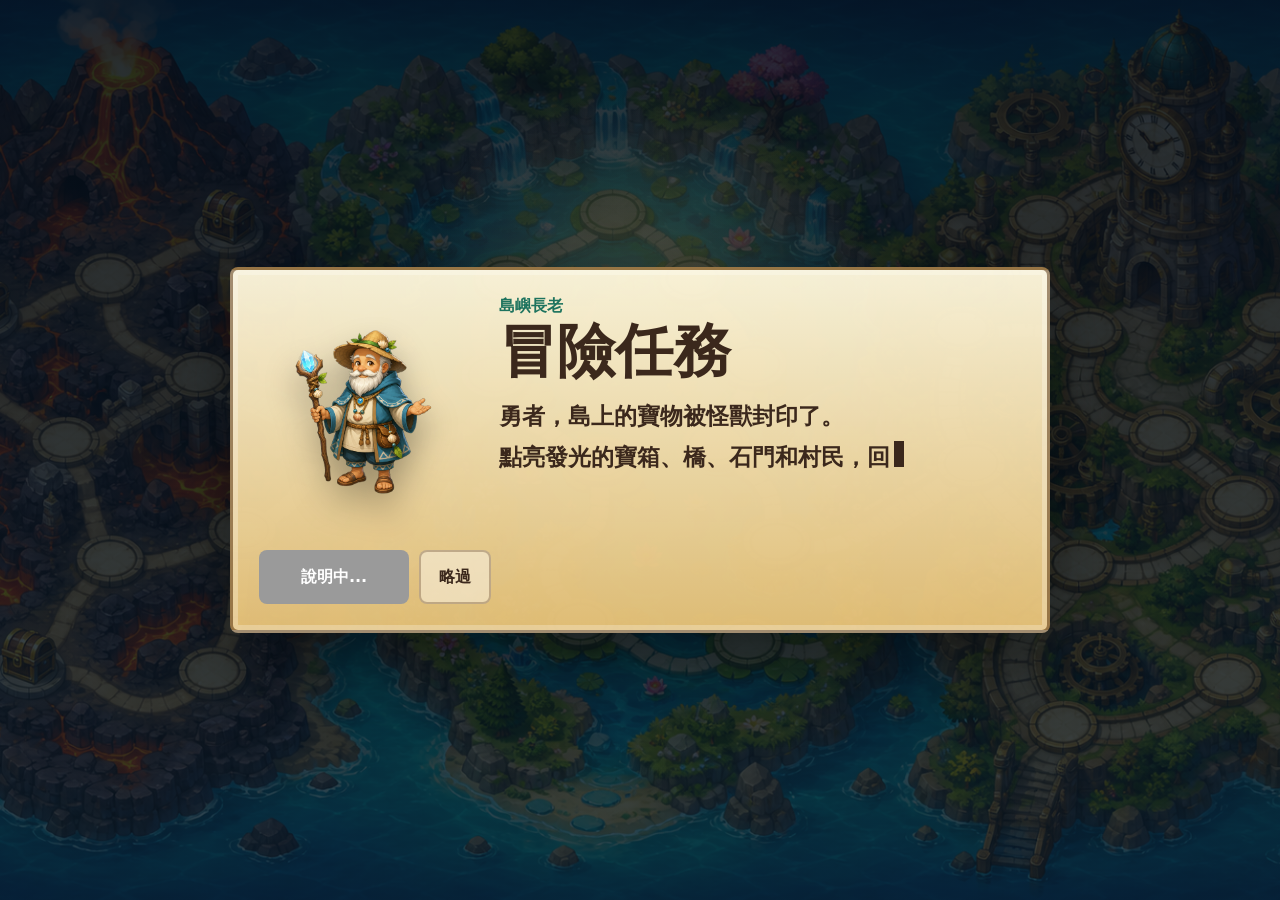
==== index.html @ 18d804b7 "v1 v1" ====
<!doctype html>
<html lang="zh-Hant">
  <head>
    <meta charset="UTF-8" />
    <meta name="viewport" content="width=device-width, initial-scale=1.0" />
    <title>數學冒險島</title>
    <link rel="stylesheet" href="styles.css" />
  </head>
  <body>
    <div class="intro" id="introOverlay" role="dialog" aria-modal="true" aria-labelledby="introTitle">
      <section class="intro-card">
        <div class="elder-scene">
          <img src="assets/generated/elder-guide-alpha.png" alt="" />
          <div>
            <p class="intro-kicker">島嶼長老</p>
            <h2 id="introTitle">冒險任務</h2>
            <p class="typewriter" id="introText"></p>
          </div>
        </div>
        <div class="intro-actions">
          <button class="primary" id="startIntro">開始冒險</button>
          <button class="ghost-button" id="skipIntro">略過</button>
        </div>
      </section>
    </div>

    <main class="game">
      <section class="hud">
        <div class="brand">
          <h1>冒險島</h1>
        </div>
        <button class="sound-toggle" id="soundToggle" type="button" aria-label="開啟音樂">🔇</button>
        <div class="status-strip">
          <div><b id="currentIsland">乘除島</b><span>島嶼</span></div>
          <div><b id="answeredCount">0 / 8</b><span>答對題數</span></div>
          <div><b id="correctCount">0</b><span>答對</span></div>
          <div><b id="weaponName">木劍</b><span>武器</span></div>
        </div>
      </section>

      <section class="world">
        <aside class="islands">
          <button class="island-card active" data-island="multiply">
            <i class="badge rock"></i>
          </button>
          <button class="island-card" data-island="decimal">
            <i class="badge lake"></i>
          </button>
          <button class="island-card" data-island="time">
            <i class="badge clock"></i>
          </button>
        </aside>

        <section class="map-wrap">
          <div class="map-art" id="mapArt" aria-label="遊戲地圖">
            <button class="map-node node-treasure" data-event="treasure" aria-label="寶箱">
              <img src="assets/generated/prop-treasure.png" alt="" />
            </button>
            <button class="map-node node-treasure node-treasure-2" data-event="treasure" aria-label="寶箱">
              <img src="assets/generated/prop-treasure.png" alt="" />
            </button>
            <button class="map-node node-treasure node-treasure-3" data-event="treasure" aria-label="寶箱">
              <img src="assets/generated/prop-treasure.png" alt="" />
            </button>
            <button class="map-node node-bridge" data-event="bridge" aria-label="橋">
              <img src="assets/generated/prop-bridge.png" alt="" />
            </button>
            <button class="map-node node-bridge node-bridge-2" data-event="bridge" aria-label="橋">
              <img src="assets/generated/prop-bridge.png" alt="" />
            </button>
            <button class="map-node node-door" data-event="door" aria-label="門">
              <img src="assets/generated/prop-door.png" alt="" />
            </button>
            <button class="map-node node-door node-door-2" data-event="door" aria-label="門">
              <img src="assets/generated/prop-door.png" alt="" />
            </button>
            <button class="map-node node-npc" data-event="npc" aria-label="NPC">
              <img src="assets/generated/prop-npc.png" alt="" />
            </button>
            <button class="map-node node-npc node-npc-2" data-event="npc" aria-label="NPC">
              <img src="assets/generated/prop-npc.png" alt="" />
            </button>
            <button class="map-node node-npc node-npc-3" data-event="npc" aria-label="NPC">
              <img src="assets/generated/prop-npc.png" alt="" />
            </button>
            <button class="map-node node-boss locked" id="bossNode" aria-label="Boss">
              <img id="bossMapIcon" src="assets/generated/boss-rock.png" alt="" />
            </button>
            <div class="boss-taunt hidden" id="bossTaunt">
              <b id="bossTauntName">Boss</b>
              <span>來找我決鬥！</span>
            </div>
            <div class="tutorial-arrow" id="tutorialArrow" aria-hidden="true"></div>
            <div class="hero" id="hero" aria-label="角色">
              <img src="assets/generated/hero.png" alt="" />
            </div>
          </div>
          <div class="map-caption" id="missionLog">點地圖任意位置可以移動角色；點寶箱、橋、門、NPC 會觸發題目。</div>
          <div class="flight-controls hidden" id="flightControls" aria-label="飛行控制">
            <button data-flight-move="up">↑</button>
            <button data-flight-move="left">←</button>
            <button data-flight-move="down">↓</button>
            <button data-flight-move="right">→</button>
          </div>
        </section>

        <aside class="power">
          <h2>本島能力</h2>
          <label>探索進度 <span id="progressText">0%</span></label>
          <div class="bar"><i id="progressBar"></i></div>
          <label>正確率加成</label>
          <div class="bar"><i id="bossPreviewBar"></i></div>
          <div class="ability-grid">
            <div><b id="hpPreview">3</b><span>血量</span></div>
            <div><b id="attackPreview">1</b><span>攻擊</span></div>
            <div><b id="comboPreview">0</b><span>連對</span></div>
          </div>
          <div class="inventory-panel">
            <span>背包</span>
            <div class="inventory-icons" id="inventoryIcons"></div>
          </div>
          <button class="primary" id="bossButton" disabled>答對 8 題挑戰 Boss</button>
        </aside>
      </section>
    </main>

    <div class="modal hidden" id="questionModal" role="dialog" aria-modal="true">
      <section class="modal-card question-card">
        <header>
          <p id="questionTitle">答題挑戰</p>
          <button class="close" id="closeQuestion" aria-label="關閉">×</button>
        </header>
        <h2 id="questionText"></h2>
        <div class="answers" id="answerArea"></div>
        <div class="number-pad hidden" id="numberPad"></div>
        <p class="feedback" id="feedback"></p>
        <div class="reward-card hidden" id="rewardCard">
          <img id="rewardIcon" src="assets/generated/item-wood-sword.png" alt="" />
          <div>
            <span>獲得</span>
            <b id="rewardName">木劍</b>
          </div>
        </div>
        <button class="primary hidden" id="nextQuestion">繼續探索</button>
      </section>
    </div>

    <div class="modal hidden" id="bossModal" role="dialog" aria-modal="true">
      <section class="modal-card boss-card">
        <div class="battle-scene" id="battleArena">
          <div class="battle-bars">
            <label>勇者</label>
            <div class="bar hp"><i id="playerHpBar"></i></div>
            <label id="bossName">Boss</label>
            <div class="bar boss-hp"><i id="bossHpBar"></i></div>
          </div>
          <div class="arena-entity arena-player" id="arenaPlayer">
            <img src="assets/generated/hero.png" alt="" />
          </div>
          <div class="arena-entity arena-boss" id="arenaBoss">
            <img src="assets/generated/boss-rock.png" alt="" />
          </div>
          <div class="arena-hint">移動並發射武器，別讓 Boss 靠近。</div>
        </div>
        <p id="battleStatus"></p>
        <div class="battle-actions" id="battleActions">
          <div class="move-pad" aria-label="移動控制">
            <button data-move="up">↑</button>
            <button data-move="left">←</button>
            <button data-move="down">↓</button>
            <button data-move="right">→</button>
          </div>
          <button class="fire-button" id="fireButton">發射</button>
        </div>
        <button class="primary hidden" id="endBattle">回到地圖</button>
      </section>
    </div>

    <div class="modal hidden" id="clearModal" role="dialog" aria-modal="true">
      <section class="modal-card clear-card">
        <div class="fireworks" aria-hidden="true">
          <i></i><i></i><i></i><i></i><i></i>
        </div>
        <h2 id="clearTitle">恭喜過關！</h2>
        <p id="clearText">Boss 已被毀滅，下一關已開啟。</p>
        <button class="primary" id="clearNext">前往下一關</button>
      </section>
    </div>

    <script src="questions.js"></script>
    <script src="game.js"></script>
  </body>
</html>
---- styles.css ----
:root {
  --ink: #142033;
  --muted: #617086;
  --panel: rgba(255, 250, 238, 0.94);
  --line: rgba(255, 255, 255, 0.42);
  --gold: #f4b73f;
  --green: #1f8f6b;
  --red: #c64337;
  font-family: "Microsoft JhengHei", "Noto Sans TC", system-ui, sans-serif;
}

* { box-sizing: border-box; }

body {
  margin: 0;
  min-height: 100vh;
  color: var(--ink);
  background:
    linear-gradient(180deg, rgba(8, 20, 34, 0.78), rgba(14, 30, 43, 0.62)),
    url("assets/generated/math-islands-map.png") center / cover fixed;
}

button, input { font: inherit; }
button { cursor: pointer; }

.intro {
  position: fixed;
  inset: 0;
  z-index: 40;
  display: grid;
  place-items: center;
  padding: 20px;
  background:
    radial-gradient(circle at 50% 38%, rgba(255, 219, 112, .22), transparent 30%),
    linear-gradient(180deg, rgba(5, 14, 25, .86), rgba(8, 22, 34, .78)),
    url("assets/generated/math-islands-map.png") center / cover;
}

.intro-card {
  width: min(820px, 100%);
  min-height: 360px;
  padding: 26px;
  border-radius: 8px;
  border: 3px solid rgba(91, 58, 28, .54);
  background:
    linear-gradient(180deg, rgba(255, 248, 221, .96), rgba(235, 197, 121, .94));
  box-shadow: 0 26px 80px rgba(0,0,0,.45), inset 0 0 0 5px rgba(255,255,255,.25);
}

.elder-scene {
  display: grid;
  grid-template-columns: minmax(150px, 220px) 1fr;
  gap: 20px;
  align-items: center;
}

.elder-scene img {
  width: 100%;
  max-height: 300px;
  object-fit: contain;
  filter: drop-shadow(0 18px 16px rgba(0,0,0,.32));
}

.intro-kicker {
  margin: 0 0 6px;
  color: #1d735e;
  font-weight: 900;
}

.intro-card h2 {
  margin: 0 0 16px;
  font-size: clamp(2rem, 5vw, 3.6rem);
  line-height: 1;
  color: #3b281c;
}

.typewriter {
  min-height: 132px;
  margin: 0;
  color: #3b281c;
  font-size: clamp(1.1rem, 2.4vw, 1.45rem);
  font-weight: 900;
  line-height: 1.75;
  white-space: pre-line;
}

.typewriter::after {
  content: "";
  display: inline-block;
  width: 10px;
  height: 1.1em;
  margin-left: 4px;
  background: #3b281c;
  vertical-align: -2px;
  animation: caretBlink .75s steps(1) infinite;
}

.intro-actions {
  display: flex;
  gap: 10px;
  margin-top: 22px;
}

.intro-actions .primary {
  width: auto;
  min-width: 150px;
}

.ghost-button {
  min-height: 54px;
  padding: 12px 18px;
  border: 2px solid rgba(91, 58, 28, .32);
  border-radius: 8px;
  background: rgba(255,255,255,.44);
  color: #3b281c;
  font-weight: 900;
}

@keyframes caretBlink {
  0%, 49% { opacity: 1; }
  50%, 100% { opacity: 0; }
}

.game {
  width: min(1480px, 100%);
  margin: 0 auto;
  padding: 16px;
}

.hud {
  display: grid;
  grid-template-columns: 100px 52px minmax(420px, 760px);
  gap: 14px;
  align-items: end;
  margin-bottom: 12px;
}

.sound-toggle {
  width: 52px;
  height: 52px;
  border-radius: 999px;
  border: 2px solid rgba(255, 245, 198, .52);
  background: linear-gradient(180deg, rgba(255, 248, 218, .94), rgba(230, 184, 93, .9));
  color: #3b281c;
  font-size: 1.45rem;
  box-shadow: 0 12px 28px rgba(0,0,0,.24);
}

.sound-toggle.on {
  background: linear-gradient(180deg, #fff4ba, #7bd6ff);
}

h1 {
  margin: 0;
  color: #fff7df;
  font-size: clamp(1.1rem, 2vw, 1.65rem);
  line-height: 1;
  letter-spacing: 0;
  text-shadow: 0 4px 12px rgba(0,0,0,.42);
}

.status-strip {
  display: grid;
  grid-template-columns: repeat(4, 1fr);
  gap: 8px;
}

.status-strip div,
.islands,
.power,
.map-caption,
.modal-card {
  border: 1px solid var(--line);
  background: var(--panel);
  box-shadow: 0 18px 48px rgba(0,0,0,.24);
  backdrop-filter: blur(10px);
}

.status-strip div {
  min-height: 72px;
  padding: 10px 12px;
  border-radius: 8px;
}

.status-strip b {
  display: block;
  font-size: 1.2rem;
}

.status-strip span,
.island-card span,
.power label,
.ability-grid span {
  color: var(--muted);
  font-weight: 800;
  font-size: .88rem;
}

.world {
  position: relative;
  display: block;
}

.islands,
.power {
  position: absolute;
  z-index: 6;
  border-radius: 8px;
  padding: 10px;
}

.islands {
  left: 14px;
  top: 14px;
  width: 72px;
  display: grid;
  gap: 8px;
  align-content: start;
  background:
    linear-gradient(180deg, rgba(255, 246, 215, .93), rgba(226, 187, 111, .88));
  border-color: rgba(103, 70, 30, .34);
}

.power {
  right: 16px;
  top: 16px;
  width: 210px;
  background:
    linear-gradient(180deg, rgba(255, 246, 215, .93), rgba(226, 187, 111, .88));
  border-color: rgba(103, 70, 30, .34);
}

.island-card {
  display: grid;
  place-items: center;
  min-height: 54px;
  padding: 6px;
  border: 2px solid transparent;
  border-radius: 8px;
  background: rgba(255,255,255,.72);
  color: var(--ink);
  text-align: left;
}

.island-card.active {
  border-color: var(--gold);
  background: #fff3d3;
}

.badge {
  width: 42px;
  height: 42px;
  border-radius: 50%;
  border: 3px solid rgba(20,32,51,.18);
}

.rock { background: linear-gradient(135deg,#826554,#d2a36c); }
.lake { background: linear-gradient(135deg,#70e3e8,#247cc4); }
.clock { background: radial-gradient(circle,#fff 30%,#d1a03d 34% 55%,#604931 58%); }

.map-wrap {
  position: relative;
  min-width: 0;
}

.map-art {
  position: relative;
  height: calc(100vh - 116px);
  min-height: 620px;
  overflow: hidden;
  border-radius: 8px;
  border: 3px solid rgba(255,255,255,.72);
  background:
    linear-gradient(180deg, rgba(255,255,255,.02), rgba(6,16,30,.08)),
    url("assets/generated/math-islands-map.png") center / cover;
  box-shadow: 0 24px 60px rgba(0,0,0,.34);
  touch-action: manipulation;
}

.map-art::after {
  content: "";
  position: absolute;
  inset: 0;
  pointer-events: none;
  background:
    radial-gradient(circle at 50% 110%, rgba(0,0,0,.34), transparent 42%),
    linear-gradient(180deg, rgba(255,255,255,.08), transparent 30%);
}

.map-node {
  position: absolute;
  z-index: 2;
  width: clamp(86px, 7vw, 118px);
  height: clamp(86px, 7vw, 118px);
  border: 0;
  border-radius: 0;
  padding: 0;
  background: transparent;
  color: transparent;
  box-shadow: none;
  filter:
    drop-shadow(0 14px 12px rgba(0,0,0,.34))
    drop-shadow(0 0 10px rgba(255, 220, 96, .58));
  transition: transform .16s ease, filter .16s ease;
  animation: floatPrompt 2.4s ease-in-out infinite;
}

.map-node:hover,
.map-node:focus-visible {
  transform: translateY(-5px) scale(1.06);
  filter:
    drop-shadow(0 18px 15px rgba(0,0,0,.42))
    drop-shadow(0 0 20px rgba(255, 235, 126, .9));
  outline: 0;
}

.map-node.visited {
  cursor: default;
  opacity: .5;
  filter: grayscale(1) drop-shadow(0 10px 8px rgba(0,0,0,.24));
  animation: none;
}

.map-node.visited::before,
.map-node.visited::after {
  display: none;
}

.map-node.visited:hover,
.map-node.visited:focus-visible {
  transform: none;
  filter: grayscale(1) drop-shadow(0 10px 8px rgba(0,0,0,.24));
}

.map-node img {
  position: relative;
  z-index: 2;
  width: 100%;
  height: 100%;
  object-fit: contain;
  pointer-events: none;
}

.map-node::before,
.map-node::after {
  content: "";
  position: absolute;
  pointer-events: none;
  border-radius: 999px;
}

.map-node::before {
  inset: 18%;
  z-index: 0;
  background: radial-gradient(circle, rgba(255, 236, 150, .86), rgba(255, 208, 77, .32) 38%, transparent 68%);
  filter: blur(8px);
  animation: glowPulse 1.8s ease-in-out infinite;
}

.map-node::after {
  right: 8%;
  top: 10%;
  z-index: 3;
  width: 16px;
  height: 16px;
  background:
    linear-gradient(90deg, transparent 42%, #fff7bc 43% 57%, transparent 58%),
    linear-gradient(0deg, transparent 42%, #fff7bc 43% 57%, transparent 58%);
  filter: drop-shadow(0 0 8px rgba(255, 240, 140, .95));
  animation: sparkle 1.35s ease-in-out infinite;
}

@keyframes floatPrompt {
  0%, 100% { margin-top: 0; }
  50% { margin-top: -7px; }
}

@keyframes glowPulse {
  0%, 100% { opacity: .42; transform: scale(.88); }
  50% { opacity: .92; transform: scale(1.2); }
}

@keyframes sparkle {
  0%, 100% { opacity: .25; transform: scale(.7) rotate(0deg); }
  45% { opacity: 1; transform: scale(1.18) rotate(45deg); }
}

.node-treasure { left: 18%; top: 58%; }
.node-treasure-2 { left: 29%; top: 35%; transform: scale(.86); }
.node-treasure-3 { left: 76%; top: 57%; transform: scale(.82); }
.node-bridge { left: 40%; top: 48%; width: clamp(112px, 10vw, 160px); }
.node-bridge-2 { left: 54%; top: 62%; width: clamp(106px, 9vw, 148px); transform: rotate(-8deg) scale(.9); }
.node-door { left: 68%; top: 26%; width: clamp(104px, 9vw, 142px); height: clamp(104px, 9vw, 142px); }
.node-door-2 { left: 34%; top: 17%; width: clamp(96px, 8vw, 130px); height: clamp(96px, 8vw, 130px); transform: scale(.86); }
.node-npc { left: 67%; top: 66%; }
.node-npc-2 { left: 23%; top: 74%; transform: scale(.78); }
.node-npc-3 { left: 82%; top: 34%; transform: scale(.82); }
.node-boss { left: 46%; top: 13%; width: clamp(120px, 11vw, 170px); height: clamp(120px, 11vw, 170px); }
.node-boss.locked { filter: grayscale(.8); opacity: .58; }

.map-art.time-mode {
  background:
    linear-gradient(180deg, rgba(255,255,255,.02), rgba(9, 42, 31, .08)),
    url("assets/generated/time-garden-map.png") center / cover;
}

.map-art.time-mode .map-node {
  width: clamp(74px, 6vw, 102px);
  height: clamp(74px, 6vw, 102px);
}

.map-art.time-mode .time-hidden-node {
  display: none;
}

.map-art.time-mode .node-treasure { left: 18%; top: 68%; }
.map-art.time-mode .node-treasure-2 { left: 24%; top: 36%; transform: scale(.82); }
.map-art.time-mode .node-treasure-3 { left: 35%; top: 76%; transform: scale(.86); }
.map-art.time-mode .node-bridge { left: 45%; top: 53%; width: clamp(74px, 6vw, 102px); }
.map-art.time-mode .node-bridge-2 { left: 56%; top: 74%; width: clamp(74px, 6vw, 102px); transform: scale(.88); }
.map-art.time-mode .node-door { left: 68%; top: 40%; width: clamp(74px, 6vw, 102px); height: clamp(74px, 6vw, 102px); }
.map-art.time-mode .node-door-2 { left: 73%; top: 68%; width: clamp(74px, 6vw, 102px); height: clamp(74px, 6vw, 102px); transform: scale(.86); }
.map-art.time-mode .node-npc { left: 76%; top: 34%; }
.map-art.time-mode .node-boss {
  left: 63%;
  top: 24%;
  width: clamp(132px, 11vw, 184px);
  height: clamp(132px, 11vw, 184px);
  opacity: 1;
  filter: drop-shadow(0 18px 18px rgba(0, 0, 0, .48)) drop-shadow(0 0 24px rgba(255, 220, 118, .82));
}

.map-art.time-mode .node-boss img {
  transform: scale(1.16);
}

.map-art.time-mode .node-boss.locked {
  opacity: .62;
  filter: grayscale(.8) drop-shadow(0 12px 14px rgba(0,0,0,.38));
}

.map-art.time-mode .node-boss:not(.locked)::before {
  inset: 0;
  background: radial-gradient(circle, rgba(255, 244, 158, .72), rgba(255, 205, 72, .28) 42%, transparent 72%);
}

.map-art.time-mode .node-boss:not(.locked)::after {
  width: 22px;
  height: 22px;
}

.boss-taunt {
  position: absolute;
  z-index: 8;
  left: 55%;
  top: 10%;
  width: min(260px, 34vw);
  padding: 12px 14px;
  border: 3px solid rgba(91, 58, 28, .42);
  border-radius: 8px;
  background: linear-gradient(180deg, rgba(255, 248, 221, .96), rgba(236, 198, 121, .94));
  color: #3b281c;
  box-shadow: 0 16px 34px rgba(0,0,0,.26);
  animation: tauntPop .28s ease-out, tauntFloat 1s ease-in-out infinite alternate .28s;
}

.boss-taunt::before {
  content: "";
  position: absolute;
  left: -18px;
  top: 38px;
  width: 0;
  height: 0;
  border-top: 12px solid transparent;
  border-bottom: 12px solid transparent;
  border-right: 18px solid rgba(236, 198, 121, .94);
}

.boss-taunt b,
.boss-taunt span {
  display: block;
  font-weight: 900;
}

.boss-taunt span {
  margin-top: 4px;
  font-size: 1.1rem;
}

.map-art.time-mode .boss-taunt {
  left: auto;
  right: 20%;
  top: 5%;
  width: min(240px, 30vw);
  transform-origin: 78% 90%;
}

.map-art.time-mode .boss-taunt::before {
  left: auto;
  right: 34px;
  top: auto;
  bottom: -18px;
  border-left: 12px solid transparent;
  border-right: 12px solid transparent;
  border-top: 18px solid rgba(236, 198, 121, .94);
  border-bottom: 0;
}

@keyframes tauntPop {
  from { opacity: 0; transform: scale(.82); }
  to { opacity: 1; transform: scale(1); }
}

@keyframes tauntFloat {
  from { margin-top: 0; }
  to { margin-top: -6px; }
}

.tutorial-arrow {
  position: absolute;
  z-index: 7;
  left: calc(18% - 118px);
  top: calc(58% - 30px);
  width: 86px;
  height: 58px;
  pointer-events: none;
  filter: drop-shadow(0 8px 10px rgba(0,0,0,.32));
  animation: arrowNudge .72s ease-in-out infinite alternate;
}

.tutorial-arrow::before {
  content: "";
  position: absolute;
  right: 0;
  top: 50%;
  transform: translateY(-50%);
  width: 0;
  height: 0;
  border-top: 22px solid transparent;
  border-bottom: 22px solid transparent;
  border-left: 38px solid #ffd743;
}

.tutorial-arrow::after {
  content: "";
  position: absolute;
  left: 0;
  top: 50%;
  transform: translateY(-50%);
  width: 52px;
  height: 20px;
  border-radius: 999px;
  background: #ffd743;
}

.tutorial-arrow.hidden {
  display: none;
}

@keyframes arrowNudge {
  from { transform: translateX(-8px); }
  to { transform: translateX(10px); }
}

.hero {
  position: absolute;
  z-index: 3;
  left: 18%;
  top: 63%;
  width: clamp(94px, 9vw, 132px);
  height: clamp(94px, 9vw, 132px);
  transform: translate(-50%, -88%);
  transition: left .18s linear, top .18s linear;
  pointer-events: none;
  filter: drop-shadow(0 16px 14px rgba(0,0,0,.42));
}

.hero.moving img { animation: hop .42s ease-in-out infinite alternate; }
.hero.walking img {
  animation: rpgStride .34s linear infinite;
  transform-origin: 50% 88%;
}
.hero.face-left {
  transform: translate(-50%, -88%) scaleX(-1);
}
.map-art.time-mode .hero {
  width: clamp(76px, 7vw, 106px);
  height: clamp(76px, 7vw, 106px);
  transition: none;
}
.map-art.time-mode .hero::after {
  content: "";
  position: absolute;
  left: 50%;
  bottom: 5%;
  width: 44%;
  height: 12%;
  border-radius: 50%;
  background: rgba(28, 22, 14, .28);
  transform: translateX(-50%);
  filter: blur(3px);
  z-index: -1;
}
.hero img { width: 100%; height: 100%; object-fit: contain; }
.hero.hit img { animation: hitFlash .18s ease-in-out 2; }

@keyframes hop {
  from { transform: translateY(0) rotate(-1deg); }
  to { transform: translateY(-8px) rotate(1deg); }
}

@keyframes runStride {
  from { transform: translateY(0) rotate(-2deg) scale(1); }
  to { transform: translateY(-7px) rotate(2deg) scale(1.03); }
}

@keyframes rpgStride {
  0% { transform: translate3d(-2px, 0, 0) rotate(-2deg) scaleY(1); }
  25% { transform: translate3d(0, -5px, 0) rotate(1deg) scaleY(.985); }
  50% { transform: translate3d(2px, 0, 0) rotate(2deg) scaleY(1); }
  75% { transform: translate3d(0, -5px, 0) rotate(-1deg) scaleY(.985); }
  100% { transform: translate3d(-2px, 0, 0) rotate(-2deg) scaleY(1); }
}

.map-caption {
  position: absolute;
  z-index: 6;
  left: 50%;
  bottom: 14px;
  transform: translateX(-50%);
  width: min(560px, calc(100% - 36px));
  min-height: 56px;
  margin-top: 0;
  padding: 14px 16px;
  border-radius: 8px;
  font-weight: 900;
  background:
    linear-gradient(180deg, rgba(255, 246, 215, .95), rgba(231, 191, 109, .9));
  border-color: rgba(103, 70, 30, .34);
  text-align: center;
}

.map-art.flight-mode {
  background:
    linear-gradient(90deg, rgba(82, 210, 231, .1), rgba(255,255,255,.02), rgba(48, 123, 190, .12)),
    url("assets/generated/decimal-flight-bg.png") center / cover;
  cursor: none;
}

.map-art.flight-mode::before {
  content: "";
  position: absolute;
  inset: 0;
  z-index: 1;
  pointer-events: none;
  background:
    url("assets/generated/decimal-flight-bg.png") center / cover,
    repeating-linear-gradient(90deg, rgba(255,255,255,.32) 0 2px, transparent 2px 90px);
  background-blend-mode: screen;
  opacity: .32;
  animation: scrollWind 16s linear infinite;
}

.map-art.flight-mode .map-node:not(.node-boss) {
  display: none;
}

.map-art.flight-mode .node-boss.locked {
  display: none;
}

.map-art.flight-paused .flight-object {
  animation-play-state: paused;
}

.map-art.flight-hit {
  animation: flightScreenHit .32s ease-in-out 2;
}

.map-art.flight-hit::after {
  background:
    radial-gradient(circle at 50% 50%, rgba(255, 235, 155, .18), transparent 28%),
    linear-gradient(180deg, rgba(255, 42, 42, .28), rgba(255, 122, 38, .08)),
    radial-gradient(circle at 50% 110%, rgba(0,0,0,.34), transparent 42%);
}

@keyframes scrollWind {
  from { background-position-x: 0, 0; }
  to { background-position-x: -520px, -180px; }
}

@keyframes flightScreenHit {
  0%, 100% { transform: translate(0, 0); }
  25% { transform: translate(-5px, 3px); }
  50% { transform: translate(5px, -2px); }
  75% { transform: translate(-3px, -4px); }
}

.flight-object {
  position: absolute;
  z-index: 4;
  width: clamp(64px, 7vw, 96px);
  height: clamp(64px, 7vw, 96px);
  transform: translate(-50%, -50%);
  border: 0;
  border-radius: 999px;
  background: transparent;
  filter: drop-shadow(0 12px 12px rgba(0,0,0,.26));
  animation: flightBob 1.1s ease-in-out infinite alternate;
  pointer-events: none;
}

.flight-object.question {
  width: clamp(88px, 9vw, 132px);
  height: clamp(88px, 9vw, 132px);
  background: radial-gradient(circle, rgba(255, 237, 104, .38), transparent 68%);
}

.flight-object.reward {
  background: radial-gradient(circle, rgba(255, 236, 126, .78), transparent 62%);
}

.flight-object.monster {
  width: clamp(82px, 8vw, 118px);
  height: clamp(82px, 8vw, 118px);
}

.flight-object img {
  width: 100%;
  height: 100%;
  object-fit: contain;
  pointer-events: none;
}

.flight-alert {
  position: absolute;
  z-index: 10;
  left: 50%;
  top: 28%;
  min-width: min(420px, calc(100% - 48px));
  padding: 18px 22px;
  border-radius: 8px;
  border: 3px solid rgba(255, 235, 168, .82);
  background:
    radial-gradient(circle at 18% 34%, rgba(255, 236, 128, .7), transparent 30%),
    linear-gradient(135deg, rgba(166, 38, 28, .96), rgba(229, 84, 39, .94));
  color: #fff8dc;
  text-align: center;
  box-shadow: 0 22px 48px rgba(50, 18, 12, .38), 0 0 26px rgba(255, 215, 92, .56);
  opacity: 0;
  transform: translate(-50%, -50%) scale(.72);
  pointer-events: none;
}

.flight-alert.show {
  animation: flightAlertPop 1.05s ease-out forwards;
}

.flight-alert b {
  display: block;
  font-size: clamp(1.8rem, 5vw, 3.25rem);
  line-height: 1.05;
  text-shadow: 0 4px 0 rgba(87, 27, 15, .42);
}

.flight-alert span {
  display: block;
  margin-top: 8px;
  font-size: clamp(1rem, 2.4vw, 1.35rem);
  font-weight: 900;
}

@keyframes flightAlertPop {
  0% { opacity: 0; transform: translate(-50%, -50%) scale(.62); }
  16% { opacity: 1; transform: translate(-50%, -50%) scale(1.08); }
  72% { opacity: 1; transform: translate(-50%, -50%) scale(1); }
  100% { opacity: 0; transform: translate(-50%, -50%) scale(.92); }
}

.flight-controls {
  position: absolute;
  z-index: 9;
  left: 18px;
  bottom: 84px;
  display: grid;
  grid-template-columns: repeat(3, 58px);
  grid-template-areas:
    ". up ."
    "left down right";
  gap: 8px;
  padding: 10px;
  border-radius: 8px;
  background: rgba(19, 64, 87, .42);
  backdrop-filter: blur(8px);
  border: 2px solid rgba(255, 255, 255, .22);
}

.flight-controls button {
  min-height: 58px;
  border: 2px solid rgba(25, 102, 118, .32);
  border-radius: 8px;
  background:
    radial-gradient(circle at 50% 24%, rgba(255, 255, 255, .72), transparent 38%),
    linear-gradient(180deg, #d9fff1, #6fc5d2);
  color: #12374a;
  font-weight: 900;
  font-size: 1.35rem;
  box-shadow: 0 7px 0 rgba(25, 86, 102, .3), 0 12px 20px rgba(18, 48, 71, .2);
  touch-action: none;
}

.flight-controls [data-flight-move="up"] { grid-area: up; }
.flight-controls [data-flight-move="left"] { grid-area: left; }
.flight-controls [data-flight-move="down"] { grid-area: down; }
.flight-controls [data-flight-move="right"] { grid-area: right; }

@keyframes flightBob {
  from { margin-top: -4px; }
  to { margin-top: 8px; }
}

.power h2 { margin: 4px 0 14px; }
.power label { display: flex; justify-content: space-between; margin: 12px 0 6px; }

.bar {
  overflow: hidden;
  height: 16px;
  border-radius: 999px;
  background: rgba(20,32,51,.16);
}

.bar i {
  display: block;
  width: 0;
  height: 100%;
  border-radius: inherit;
  background: linear-gradient(90deg,#f07a37,#f4c64c);
  transition: width .24s ease;
}

.ability-grid {
  display: grid;
  grid-template-columns: repeat(3,1fr);
  gap: 8px;
  margin: 16px 0;
}

.ability-grid div {
  padding: 10px 6px;
  border-radius: 8px;
  background: rgba(255,255,255,.7);
  text-align: center;
}

.ability-grid b { display: block; font-size: 1.5rem; }

.inventory-panel {
  margin: 10px 0 14px;
  padding: 10px;
  border-radius: 8px;
  background: rgba(255,255,255,.55);
  border: 1px solid rgba(103, 70, 30, .18);
}

.inventory-panel > span {
  display: block;
  margin-bottom: 8px;
  color: #5f4425;
  font-weight: 900;
}

.inventory-icons {
  display: flex;
  flex-wrap: wrap;
  gap: 7px;
  min-height: 42px;
}

.inventory-chip {
  position: relative;
  width: 42px;
  height: 42px;
  border-radius: 8px;
  background: linear-gradient(180deg, #fff7d8, #e8bc68);
  border: 2px solid rgba(91, 58, 28, .25);
  box-shadow: inset 0 0 0 2px rgba(255,255,255,.25);
}

.inventory-chip img {
  width: 100%;
  height: 100%;
  object-fit: contain;
  padding: 4px;
}

.inventory-chip b {
  position: absolute;
  right: -5px;
  bottom: -5px;
  min-width: 20px;
  height: 20px;
  padding: 0 4px;
  border-radius: 999px;
  background: #d64b42;
  color: white;
  font-size: .78rem;
  line-height: 20px;
  text-align: center;
}

.primary,
.answer-button,
.close,
.number-pad button {
  border: 0;
  border-radius: 8px;
  font-weight: 900;
}

.primary {
  width: 100%;
  min-height: 54px;
  padding: 12px 16px;
  color: #fff;
  background: linear-gradient(135deg,#e15b2f,#bd392f);
  box-shadow: 0 10px 20px rgba(173,63,39,.25);
}

.primary:disabled {
  cursor: not-allowed;
  background: #9a9a9a;
  box-shadow: none;
}

.hidden { display: none !important; }

.modal {
  position: fixed;
  inset: 0;
  z-index: 20;
  display: grid;
  place-items: center;
  padding: 18px;
  background:
    radial-gradient(circle at 50% 42%, rgba(255, 213, 111, .18), transparent 26%),
    rgba(7,14,25,.7);
}

.modal-card {
  width: min(760px, 100%);
  max-height: min(92vh, 760px);
  overflow: auto;
  border-radius: 8px;
  padding: 0;
  border: 3px solid rgba(91, 58, 28, .52);
  background:
    linear-gradient(180deg, rgba(255, 250, 226, .97), rgba(245, 224, 172, .98)),
    #f4dfaa;
  box-shadow:
    0 24px 70px rgba(0,0,0,.42),
    inset 0 0 0 5px rgba(255,255,255,.26);
}

.boss-card {
  width: min(1180px, calc(100vw - 22px));
  max-height: calc(100vh - 22px);
}

.modal-card header {
  display: flex;
  justify-content: space-between;
  align-items: center;
  gap: 12px;
  padding: 14px 16px;
  background:
    linear-gradient(90deg, rgba(108, 72, 38, .94), rgba(153, 96, 43, .9)),
    #80512d;
  color: #fff4d6;
}

.modal-card header p {
  margin: 0;
  color: #fff4d6;
  font-weight: 900;
  text-shadow: 0 2px 4px rgba(0,0,0,.3);
}

.close {
  width: 44px;
  height: 44px;
  background: rgba(255,255,255,.16);
  color: #fff4d6;
  font-size: 1.7rem;
}

.question-card h2,
.boss-card h3 {
  margin: 18px 18px 8px;
  font-size: clamp(1.35rem, 3vw, 2rem);
  line-height: 1.65;
  color: #3b281c;
  white-space: pre-line;
  word-break: break-word;
}

.answers {
  display: grid;
  grid-template-columns: repeat(2,minmax(0,1fr));
  gap: 10px;
  margin: 16px 18px;
}

.answer-button {
  min-height: 66px;
  padding: 12px;
  background:
    linear-gradient(180deg, #fff8d9, #f3c970);
  border: 2px solid rgba(111, 73, 32, .3);
  color: var(--ink);
  box-shadow: 0 7px 0 rgba(124, 78, 32, .28), 0 12px 18px rgba(93, 56, 24, .12);
}

.answer-button:hover,
.answer-button:focus-visible {
  transform: translateY(-2px);
  background: linear-gradient(180deg, #fffce8, #ffd976);
  outline: 3px solid rgba(255, 235, 145, .7);
}

.fill-row {
  grid-column: 1 / -1;
  display: grid;
  grid-template-columns: repeat(auto-fit, minmax(160px, 1fr)) 120px;
  gap: 10px;
}

.fill-row input {
  min-height: 58px;
  border: 2px solid rgba(111, 73, 32, .3);
  border-radius: 8px;
  padding: 10px 14px;
  font-size: 1.3rem;
  background: rgba(255, 252, 238, .95);
}

.fill-row .primary {
  width: 100%;
  margin: 0;
  box-shadow: 0 7px 0 rgba(124, 78, 32, .28), 0 12px 18px rgba(93, 56, 24, .12);
}

.number-pad {
  display: grid;
  grid-template-columns: repeat(4,1fr);
  gap: 8px;
  margin: 10px 18px 14px;
}

.number-pad button {
  min-height: 52px;
  background: linear-gradient(180deg, #eaf8ed, #a8d9bf);
  border: 2px solid rgba(38, 108, 75, .22);
  color: var(--ink);
}

.feedback {
  min-height: 28px;
  margin: 0 18px 14px;
  font-weight: 900;
}

.feedback.good { color: var(--green); }
.feedback.bad { color: var(--red); }

.reward-card {
  display: flex;
  align-items: center;
  gap: 12px;
  margin: 0 18px 14px;
  padding: 12px;
  border-radius: 8px;
  background:
    radial-gradient(circle at 16% 50%, rgba(255, 238, 128, .62), transparent 34%),
    linear-gradient(180deg, #fff6d8, #e6b85d);
  border: 2px solid rgba(117, 75, 29, .28);
  box-shadow: 0 12px 24px rgba(80, 48, 18, .18);
}

.reward-card img {
  width: 70px;
  height: 70px;
  object-fit: contain;
  filter: drop-shadow(0 8px 8px rgba(0,0,0,.22));
}

.reward-card span {
  display: block;
  color: #6c4a22;
  font-weight: 900;
}

.reward-card b {
  display: block;
  color: #2e2117;
  font-size: 1.5rem;
}

.battle-scene {
  position: relative;
  overflow: hidden;
  height: min(74vh, 760px);
  min-height: 560px;
  border-radius: 0;
  background:
    radial-gradient(circle at 50% 62%, rgba(255, 219, 108, .26), transparent 28%),
    linear-gradient(rgba(255,255,255,.04), rgba(15,25,37,.24)),
    url("assets/generated/math-islands-map.png") center / cover;
  touch-action: none;
}

.battle-scene.whack-mode {
  background:
    linear-gradient(180deg, rgba(255,255,255,.04), rgba(11, 65, 88, .08)),
    url("assets/generated/decimal-whack-arena.png") center / cover;
  cursor: none;
}

.battle-scene.time-boss-mode {
  background:
    linear-gradient(180deg, rgba(8, 17, 43, .04), rgba(9, 21, 35, .2)),
    url("assets/generated/time-boss-arena.png") center / cover;
}

.battle-scene.time-boss-mode .arena-player {
  width: clamp(70px, 7vw, 108px);
  height: clamp(70px, 7vw, 108px);
  z-index: 7;
}

.battle-scene.time-boss-mode .arena-boss {
  width: clamp(126px, 14vw, 190px);
  height: clamp(126px, 14vw, 190px);
  z-index: 6;
}

.battle-scene.time-boss-mode .arena-boss.aging img {
  animation: timeBossAging .58s ease-out;
}

.time-tower-layer {
  position: absolute;
  inset: 0;
  z-index: 5;
  pointer-events: none;
}

.time-tower {
  position: absolute;
  width: clamp(128px, 13vw, 210px);
  height: clamp(150px, 16vw, 250px);
  border: 0;
  border-radius: 32% 32% 18% 18%;
  transform: translate(-50%, -58%);
  background: transparent;
  box-shadow: none;
  pointer-events: auto;
  cursor: pointer;
}

.time-tower::before {
  content: "";
  position: absolute;
  left: 50%;
  top: 54%;
  width: 64%;
  height: 52%;
  border-radius: 50%;
  background: radial-gradient(circle, rgba(255, 245, 151, .34), rgba(255, 218, 80, .16) 46%, transparent 72%);
  transform: translate(-50%, -50%);
  filter: blur(2px);
  animation: timeTowerGlow 1.05s ease-in-out infinite alternate;
}

.time-tower::after {
  content: "";
  position: absolute;
  inset: 4%;
  border-radius: inherit;
  border: 3px solid rgba(255, 239, 144, .34);
  opacity: 0;
  box-shadow: 0 0 36px rgba(255, 232, 118, .56);
  transition: opacity .18s ease, border-color .18s ease;
}

.time-tower.near {
  transform: translate(-50%, -58%) scale(1.04);
}

.time-tower.near::before {
  background: radial-gradient(circle, rgba(255, 255, 206, .58), rgba(255, 216, 69, .24) 46%, transparent 76%);
  filter: blur(1px);
}

.time-tower.near::after {
  opacity: 1;
  border-color: rgba(255, 248, 176, .74);
}

.time-tower.cooling {
  opacity: .72;
  animation: none;
}

.time-tower.cooling::before {
  inset: 4%;
  width: auto;
  height: auto;
  border-radius: inherit;
  background: rgba(72, 74, 78, .52);
  filter: none;
  transform: none;
  animation: none;
}

.time-tower.cooling::after {
  opacity: .72;
  border-color: rgba(190, 196, 202, .45);
  box-shadow: none;
}

.time-ritual-meter {
  position: absolute;
  z-index: 9;
  left: 18px;
  top: 58px;
  width: min(310px, calc(100% - 36px));
  padding: 12px 14px;
  border-radius: 8px;
  background: rgba(20, 38, 56, .78);
  color: #fff8df;
  font-weight: 900;
  box-shadow: 0 12px 24px rgba(0,0,0,.22);
}

.time-ritual-meter b,
.time-ritual-meter span {
  display: block;
}

.time-ritual-meter span {
  margin-top: 2px;
  color: #ffe08c;
}

.time-ritual-meter i {
  display: block;
  height: 12px;
  margin-top: 8px;
  border-radius: 999px;
  overflow: hidden;
  background: rgba(255,255,255,.16);
}

.time-ritual-meter em {
  display: block;
  width: 0%;
  height: 100%;
  border-radius: inherit;
  background: linear-gradient(90deg, #7be6ff, #ffe177, #ffffff);
  transition: width .25s ease;
}

.time-pulse {
  position: absolute;
  z-index: 8;
  width: 80px;
  height: 80px;
  border-radius: 50%;
  transform: translate(-50%, -50%);
  pointer-events: none;
  background: radial-gradient(circle, rgba(255,255,255,.92), rgba(255,224,98,.42) 36%, transparent 68%);
  animation: timePulse .72s ease-out forwards;
}

.time-victory {
  position: absolute;
  inset: 0;
  z-index: 14;
  display: grid;
  place-items: center;
  pointer-events: none;
  background: radial-gradient(circle at 50% 44%, rgba(255, 245, 168, .22), rgba(8, 24, 42, .28));
}

.time-victory section {
  position: relative;
  z-index: 2;
  width: min(440px, calc(100% - 36px));
  padding: 20px 22px;
  border-radius: 8px;
  border: 3px solid rgba(255, 244, 174, .8);
  background: linear-gradient(180deg, rgba(255, 248, 214, .96), rgba(232, 187, 88, .94));
  color: #3b281c;
  text-align: center;
  box-shadow: 0 24px 58px rgba(5, 22, 37, .42);
  animation: victoryCardPop .34s ease-out;
}

.time-victory h3 {
  margin: 0 0 8px;
  font-size: clamp(2rem, 5vw, 3.2rem);
}

.time-victory p {
  margin: 0;
  font-weight: 900;
  font-size: clamp(1.1rem, 2.4vw, 1.45rem);
}

.arena-fireworks {
  position: absolute;
  inset: 0;
  pointer-events: none;
}

.arena-fireworks i {
  position: absolute;
  width: 18px;
  height: 18px;
  border-radius: 999px;
  background: #fff6a8;
  box-shadow:
    0 -56px 0 #fff6a8,
    40px -40px 0 #6ee7ff,
    56px 0 0 #ff6f6f,
    40px 40px 0 #8df07d,
    0 56px 0 #ffdc5f,
    -40px 40px 0 #75a8ff,
    -56px 0 0 #ff8fd2,
    -40px -40px 0 #ffffff;
  animation: arenaFireworkPop 1.05s ease-out infinite;
}

.arena-fireworks i:nth-child(1) { left: 18%; top: 24%; animation-delay: 0s; }
.arena-fireworks i:nth-child(2) { left: 80%; top: 22%; animation-delay: .12s; transform: scale(.82); }
.arena-fireworks i:nth-child(3) { left: 48%; top: 16%; animation-delay: .22s; transform: scale(1.12); }
.arena-fireworks i:nth-child(4) { left: 27%; top: 70%; animation-delay: .34s; transform: scale(.9); }
.arena-fireworks i:nth-child(5) { left: 74%; top: 72%; animation-delay: .46s; transform: scale(1.05); }
.arena-fireworks i:nth-child(6) { left: 10%; top: 54%; animation-delay: .58s; transform: scale(.72); }
.arena-fireworks i:nth-child(7) { left: 90%; top: 52%; animation-delay: .7s; transform: scale(.76); }

@keyframes arenaFireworkPop {
  0% { opacity: 0; transform: scale(.12); filter: blur(1px); }
  18% { opacity: 1; }
  78% { opacity: .92; }
  100% { opacity: 0; transform: scale(1.75); filter: blur(0); }
}

@keyframes victoryCardPop {
  from { opacity: 0; transform: translateY(18px) scale(.92); }
  to { opacity: 1; transform: translateY(0) scale(1); }
}

@keyframes timeTowerGlow {
  from { opacity: .38; transform: translate(-50%, -50%) scale(.96); }
  to { opacity: .82; transform: translate(-50%, -50%) scale(1.08); }
}

@keyframes timePulse {
  from { opacity: 1; transform: translate(-50%, -50%) scale(.45) rotate(0deg); }
  to { opacity: 0; transform: translate(-50%, -50%) scale(2.5) rotate(90deg); }
}

@keyframes timeBossAging {
  0% { filter: brightness(1.8) drop-shadow(0 0 28px rgba(135, 226, 255, .9)); transform: scale(1.08); }
  100% { filter: brightness(1); transform: scale(1); }
}

.battle-scene.whack-mode .arena-player,
.battle-scene.whack-mode .arena-boss,
.battle-scene.whack-mode .arena-hint {
  display: none;
}

.battle-scene.whack-damaged {
  animation: whackDamage .28s ease-in-out 2;
}

.battle-scene.whack-empty {
  animation: whackEmpty .18s ease-out;
}

.battle-scene.whack-damaged::after {
  content: "";
  position: absolute;
  inset: 0;
  z-index: 7;
  pointer-events: none;
  background: radial-gradient(circle, rgba(255, 230, 124, .08), rgba(209, 45, 35, .22));
}

.whack-grid {
  position: absolute;
  z-index: 4;
  left: 50%;
  bottom: 5%;
  width: min(760px, 74%);
  display: grid;
  grid-template-columns: repeat(3, 1fr);
  gap: clamp(14px, 2.3vw, 28px) clamp(22px, 3vw, 40px);
  transform: translateX(-50%);
}

.whack-cursor {
  position: absolute;
  z-index: 10;
  width: clamp(76px, 8vw, 112px);
  height: clamp(76px, 8vw, 112px);
  transform: translate(-34%, -72%) rotate(-26deg);
  pointer-events: none;
  filter: drop-shadow(0 12px 10px rgba(0,0,0,.34));
  transition: left .04s linear, top .04s linear;
}

.whack-cursor::before,
.whack-cursor::after {
  content: "";
  position: absolute;
  border-radius: 8px;
}

.whack-cursor::before {
  left: 12%;
  top: 8%;
  width: 76%;
  height: 28%;
  background: linear-gradient(180deg, #ffe2a0, #b56c34 58%, #704126);
  border: 2px solid rgba(82, 45, 24, .45);
}

.whack-cursor::after {
  left: 46%;
  top: 30%;
  width: 17%;
  height: 68%;
  background: linear-gradient(90deg, #6b3c24, #d59a55, #6b3c24);
  border: 2px solid rgba(82, 45, 24, .38);
}

.battle-scene.whack-empty .whack-cursor {
  animation: cursorHammerStrike .24s ease-out;
}

.whack-cursor.swing {
  animation: cursorHammerStrike .3s ease-out;
}

.whack-instruction,
.battle-instruction {
  position: absolute;
  inset: 0;
  z-index: 12;
  display: grid;
  place-items: center;
  padding: 22px;
  background: rgba(9, 33, 47, .45);
  backdrop-filter: blur(4px);
  cursor: default;
}

.whack-instruction section,
.battle-instruction section {
  width: min(520px, 100%);
  padding: 22px;
  border-radius: 8px;
  border: 3px solid rgba(255, 245, 198, .7);
  background:
    radial-gradient(circle at 20% 15%, rgba(255, 235, 128, .42), transparent 34%),
    linear-gradient(180deg, rgba(255, 248, 218, .96), rgba(231, 190, 103, .95));
  color: #3b281c;
  text-align: center;
  box-shadow: 0 24px 56px rgba(16, 38, 48, .42);
}

.whack-instruction h3,
.battle-instruction h3 {
  margin: 0 0 10px;
  font-size: clamp(1.8rem, 4vw, 2.7rem);
}

.whack-instruction p,
.battle-instruction p {
  margin: 8px 0;
  color: #3b281c;
  font-weight: 900;
  line-height: 1.6;
}

.whack-instruction .primary,
.battle-instruction .primary {
  width: min(260px, 100%);
  margin: 16px auto 0;
}

.time-boss-instruction section {
  width: min(520px, calc(100% - 28px));
  padding: 20px;
}

.time-rules {
  display: grid;
  gap: 8px;
  text-align: left;
}

.time-rules b,
.time-rules span {
  display: block;
  padding: 9px 11px;
  border-radius: 8px;
  background: rgba(255, 248, 216, .72);
  color: #3b281c;
  font-weight: 900;
  line-height: 1.35;
}

.time-rules b {
  text-align: center;
  background: linear-gradient(180deg, #fff2b8, #e6b85d);
}

.whack-hole {
  position: relative;
  height: clamp(96px, 13vh, 138px);
  border: 0;
  border-radius: 999px;
  background: transparent;
  overflow: visible;
  touch-action: manipulation;
}

.hole-shadow {
  position: absolute;
  left: 50%;
  bottom: 6%;
  width: 92%;
  height: 42%;
  border-radius: 50%;
  transform: translateX(-50%);
  background:
    radial-gradient(ellipse at 50% 52%, #2c1b19 0 43%, #6d4432 45% 62%, rgba(255, 214, 127, .16) 64% 72%, transparent 74%);
  box-shadow: inset 0 8px 18px rgba(0,0,0,.6), 0 8px 16px rgba(50, 24, 12, .32);
}

.hole-boss {
  position: absolute;
  left: 50%;
  bottom: 14%;
  width: 82%;
  height: 92%;
  transform: translate(-50%, 58%) scale(.72);
  opacity: 0;
  transition: transform .18s ease-out, opacity .16s ease-out;
  pointer-events: none;
  filter: drop-shadow(0 12px 10px rgba(0,0,0,.38));
}

.hole-boss img {
  width: 100%;
  height: 100%;
  object-fit: contain;
}

.whack-hole.active .hole-boss {
  opacity: 1;
  transform: translate(-50%, 0) scale(1);
  animation: molePeek .34s ease-out;
}

.whack-hole.hit .hammer-hit {
  animation: hammerStrike .34s ease-out;
}

.whack-hole.hit .hole-boss img {
  animation: hitFlash .16s ease-in-out 2;
}

.whack-hole.boss-struck .hole-boss {
  opacity: 1;
  transform: translate(-50%, -5%) scale(1.08) rotate(-4deg);
}

.whack-hole.boss-struck .hole-boss img {
  animation: bossWhackHit .26s ease-out;
  filter: brightness(1.9) drop-shadow(0 0 28px rgba(255, 230, 94, .95));
}

.whack-hole.defeated .hole-boss {
  opacity: 1;
  transform: translate(-50%, 0) scale(1);
  animation: whackBossExplode 1s ease-out forwards;
}

.hammer-hit {
  position: absolute;
  z-index: 5;
  right: 8%;
  top: -4%;
  width: clamp(58px, 7vw, 88px);
  height: clamp(58px, 7vw, 88px);
  opacity: 0;
  transform: rotate(-32deg) scale(.72);
  pointer-events: none;
  filter: drop-shadow(0 8px 8px rgba(0,0,0,.28));
}

.hammer-hit::before,
.hammer-hit::after {
  content: "";
  position: absolute;
  border-radius: 8px;
}

.hammer-hit::before {
  left: 16%;
  top: 12%;
  width: 64%;
  height: 26%;
  background: linear-gradient(180deg, #ffe2a0, #b56c34 58%, #704126);
  border: 2px solid rgba(82, 45, 24, .45);
  transform: rotate(-18deg);
}

.hammer-hit::after {
  left: 48%;
  top: 28%;
  width: 16%;
  height: 62%;
  background: linear-gradient(90deg, #6b3c24, #d59a55, #6b3c24);
  border: 2px solid rgba(82, 45, 24, .38);
  transform: rotate(-18deg);
}

.whack-fireball {
  position: absolute;
  z-index: 6;
  width: 38px;
  height: 38px;
  border-radius: 999px;
  transform: translate(-50%, -50%);
  background:
    radial-gradient(circle, #fff3a1 0 18%, #ff8a2a 24% 58%, #ce2525 64%);
  box-shadow: 0 0 24px rgba(255, 90, 30, .88);
  animation: whackFireball .52s ease-in forwards;
  pointer-events: none;
}

@keyframes molePeek {
  from { transform: translate(-50%, 58%) scale(.72); opacity: 0; }
  to { transform: translate(-50%, 0) scale(1); opacity: 1; }
}

@keyframes hammerStrike {
  0% { opacity: 0; transform: rotate(-42deg) scale(.62) translate(10px, -16px); }
  25% { opacity: 1; transform: rotate(-10deg) scale(1.12) translate(-8px, 6px); }
  100% { opacity: 0; transform: rotate(12deg) scale(.86) translate(-14px, 16px); }
}

@keyframes cursorHammerStrike {
  0% { opacity: 1; transform: translate(-34%, -72%) rotate(-38deg) scale(.94); }
  36% { opacity: 1; transform: translate(-38%, -52%) rotate(18deg) scale(1.1); }
  100% { opacity: 1; transform: translate(-34%, -72%) rotate(-26deg) scale(1); }
}

@keyframes bossWhackHit {
  0%, 100% { transform: translateX(0) scale(1); }
  28% { transform: translateX(-12px) scale(1.08); }
  56% { transform: translateX(10px) scale(1.06); }
}

@keyframes whackFireball {
  from { opacity: 1; transform: translate(-50%, -50%) scale(.7); }
  to { opacity: 0; left: 50%; top: 92%; transform: translate(-50%, -50%) scale(1.5); }
}

@keyframes whackDamage {
  0%, 100% { transform: translate(0, 0); }
  35% { transform: translate(-5px, 4px); }
  70% { transform: translate(5px, -3px); }
}

@keyframes whackEmpty {
  0%, 100% { filter: brightness(1); }
  50% { filter: brightness(1.18); }
}

@keyframes whackBossExplode {
  0% { opacity: 1; transform: translate(-50%, 0) scale(1) rotate(0); filter: brightness(1.2) drop-shadow(0 12px 10px rgba(0,0,0,.38)); }
  35% { opacity: 1; transform: translate(-50%, -8%) scale(1.28) rotate(6deg); filter: brightness(3) drop-shadow(0 0 46px rgba(255, 174, 46, 1)); }
  72% { opacity: .8; transform: translate(-50%, 4%) scale(.68) rotate(-14deg); filter: brightness(3.4) blur(3px); }
  100% { opacity: 0; transform: translate(-50%, 22%) scale(.08) rotate(24deg); filter: brightness(4) blur(8px); }
}

.boss-card h2,
.boss-card p {
  margin-left: 18px;
  margin-right: 18px;
}

.battle-bars {
  position: absolute;
  left: 18px;
  right: 18px;
  top: 14px;
  z-index: 8;
  display: grid;
  grid-template-columns: 72px minmax(0, 1fr) 92px minmax(0, 1fr);
  align-items: center;
  gap: 8px;
  padding: 10px;
  border-radius: 8px;
  background: rgba(20, 24, 32, .58);
  color: #fff8df;
  backdrop-filter: blur(8px);
}

.battle-actions {
  display: grid;
  grid-template-columns: 1fr 160px;
  align-items: center;
  gap: 10px;
  margin: 16px 18px 18px;
}

.move-pad {
  display: grid;
  grid-template-columns: repeat(3, 58px);
  grid-template-areas:
    ". up ."
    "left down right";
  gap: 8px;
  justify-content: center;
}

.move-pad button,
.fire-button {
  min-height: 58px;
  border: 2px solid rgba(111, 73, 32, .28);
  border-radius: 8px;
  background:
    radial-gradient(circle at 50% 24%, rgba(255, 241, 150, .62), transparent 36%),
    linear-gradient(180deg, #fff8d9, #edc36d);
  color: #332318;
  font-weight: 900;
  box-shadow: 0 8px 0 rgba(124, 78, 32, .24), 0 14px 20px rgba(93, 56, 24, .14);
  font-size: 1.25rem;
}

.move-pad button:hover,
.move-pad button:focus-visible,
.fire-button:hover,
.fire-button:focus-visible {
  transform: translateY(-3px);
  outline: 3px solid rgba(255, 235, 145, .7);
}

.move-pad [data-move="up"] { grid-area: up; }
.move-pad [data-move="left"] { grid-area: left; }
.move-pad [data-move="down"] { grid-area: down; }
.move-pad [data-move="right"] { grid-area: right; }

.fire-button {
  min-height: 82px;
  background:
    radial-gradient(circle at 50% 24%, rgba(255, 230, 112, .7), transparent 36%),
    linear-gradient(180deg, #ffd96d, #df5d35);
  color: #fff8df;
  text-shadow: 0 2px 5px rgba(0,0,0,.32);
}

.boss-card .primary,
.question-card .primary {
  width: calc(100% - 36px);
  margin: 0 18px 18px;
}

.arena-entity {
  position: absolute;
  z-index: 3;
  transform: translate(-50%, -50%);
  filter: drop-shadow(0 18px 14px rgba(0,0,0,.42));
}

.arena-player {
  width: clamp(82px, 10vw, 128px);
  height: clamp(82px, 10vw, 128px);
}

.arena-boss {
  width: clamp(132px, 16vw, 210px);
  height: clamp(132px, 16vw, 210px);
}

.arena-boss.defeated {
  animation: bossExplode 1s ease-out forwards;
}

@keyframes bossExplode {
  0% { opacity: 1; transform: translate(-50%, -50%) scale(1) rotate(0); filter: brightness(1.2) drop-shadow(0 18px 14px rgba(0,0,0,.42)); }
  20% { opacity: 1; transform: translate(-50%, -50%) scale(1.18) rotate(-5deg); filter: brightness(2.2) drop-shadow(0 0 34px rgba(255, 220, 94, .95)); }
  45% { opacity: 1; transform: translate(-50%, -50%) scale(1.38) rotate(7deg); filter: brightness(3.2) blur(1px) drop-shadow(0 0 56px rgba(255, 96, 28, 1)); }
  72% { opacity: .75; transform: translate(-50%, -50%) scale(.72) rotate(-16deg); filter: brightness(3.5) blur(4px) drop-shadow(0 0 70px rgba(255, 186, 61, 1)); }
  100% { opacity: 0; transform: translate(-50%, -50%) scale(.06) rotate(28deg); filter: brightness(4) blur(8px); }
}

.arena-entity img {
  width: 100%;
  height: 100%;
  object-fit: contain;
  pointer-events: none;
}

.arena-player.hit img,
.arena-boss.hit img {
  animation: hitFlash .18s ease-in-out 2;
}

@keyframes hitFlash {
  0%, 100% { filter: brightness(1); }
  50% { filter: brightness(1.9); }
}

.arena-hint {
  position: absolute;
  left: 50%;
  bottom: 12px;
  z-index: 5;
  transform: translateX(-50%);
  padding: 8px 12px;
  border-radius: 999px;
  background: rgba(255, 246, 215, .88);
  color: #3b281c;
  font-weight: 900;
}

.projectile {
  position: absolute;
  z-index: 4;
  width: 26px;
  height: 26px;
  border-radius: 999px;
  transform: translate(-50%, -50%);
  pointer-events: none;
}

.projectile.player-shot {
  background:
    radial-gradient(circle, #fff8bd 0 26%, #f4c33e 28% 58%, rgba(255, 170, 44, .12) 62%);
  box-shadow: 0 0 18px rgba(255, 226, 92, .85);
}

.projectile.boss-shot {
  width: 34px;
  height: 34px;
  background:
    radial-gradient(circle, #fff1a1 0 18%, #ff7a25 22% 58%, #c92525 62%);
  box-shadow: 0 0 22px rgba(255, 86, 29, .88);
}

.hp i { background: linear-gradient(90deg,#d94c4c,#f0ba4b); }
.boss-hp i { background: linear-gradient(90deg,#76328a,#d64b42); }

.clear-card {
  position: relative;
  overflow: hidden;
  width: min(620px, 100%);
  padding: 42px 28px 28px;
  text-align: center;
  background:
    radial-gradient(circle at 50% 22%, rgba(255, 235, 130, .82), transparent 28%),
    linear-gradient(180deg, #fff8d7, #f0bd64 76%, #d88a3f);
}

.clear-card h2 {
  position: relative;
  z-index: 2;
  margin: 42px 0 10px;
  color: #3c2718;
  font-size: clamp(2rem, 5vw, 3.4rem);
  text-shadow: 0 3px 0 rgba(255, 255, 255, .55);
}

.clear-card p {
  position: relative;
  z-index: 2;
  margin: 0 0 24px;
  color: #4c3018;
  font-size: 1.2rem;
  font-weight: 900;
  line-height: 1.6;
}

.clear-card .primary {
  position: relative;
  z-index: 2;
  width: min(360px, 100%);
  margin: 0 auto;
}

.fireworks {
  position: absolute;
  inset: 0;
  pointer-events: none;
}

.fireworks i {
  position: absolute;
  width: 16px;
  height: 16px;
  border-radius: 999px;
  background: #fff6a8;
  box-shadow:
    0 -42px 0 #fff6a8,
    30px -30px 0 #6ee7ff,
    42px 0 0 #ff6f6f,
    30px 30px 0 #8df07d,
    0 42px 0 #ffdc5f,
    -30px 30px 0 #75a8ff,
    -42px 0 0 #ff8fd2,
    -30px -30px 0 #ffffff;
  animation: fireworkPop 1.25s ease-out infinite;
}

.fireworks i:nth-child(1) { left: 20%; top: 32%; animation-delay: 0s; }
.fireworks i:nth-child(2) { left: 76%; top: 28%; animation-delay: .18s; transform: scale(.82); }
.fireworks i:nth-child(3) { left: 50%; top: 18%; animation-delay: .34s; transform: scale(1.12); }
.fireworks i:nth-child(4) { left: 28%; top: 66%; animation-delay: .52s; transform: scale(.74); }
.fireworks i:nth-child(5) { left: 82%; top: 68%; animation-delay: .7s; transform: scale(.9); }

@keyframes fireworkPop {
  0% { opacity: 0; transform: scale(.12); filter: blur(1px); }
  18% { opacity: 1; }
  72% { opacity: .9; }
  100% { opacity: 0; transform: scale(1.65); filter: blur(0); }
}

@media (max-width: 1100px) {
  .hud,
  .world { grid-template-columns: 1fr; }
  .islands,
  .power {
    position: static;
    width: auto;
    margin-bottom: 10px;
  }
  .islands {
    grid-template-columns: repeat(3, 64px);
    justify-content: center;
  }
  .world {
    display: flex;
    flex-direction: column;
  }
  .map-wrap { order: 2; position: relative; }
  .islands { order: 1; }
  .power { order: 3; margin-top: 10px; }
  .map-art { height: 62vh; min-height: 520px; }
}

@media (max-width: 720px) {
  .game { padding: 10px; }
  .status-strip,
  .islands,
  .answers { grid-template-columns: 1fr 1fr; }
  .elder-scene { grid-template-columns: 1fr; text-align: center; }
  .elder-scene img { max-height: 190px; }
  .battle-actions { grid-template-columns: 1fr; }
  .battle-scene { height: 66vh; min-height: 500px; }
  .battle-bars { grid-template-columns: 58px 1fr; }
  .battle-bars label:nth-of-type(2) { grid-column: 1; }
  .island-card { grid-template-columns: 1fr; text-align: center; justify-items: center; }
  .badge { grid-row: auto; }
  .map-art { min-height: 460px; }
  .map-node { width: 70px; height: 70px; font-size: .92rem; }
  .flight-controls {
    left: 12px;
    bottom: 96px;
    grid-template-columns: repeat(3, 52px);
  }
  .flight-controls button { min-height: 52px; }
}

@media (max-width: 520px) {
  .status-strip,
  .islands,
  .answers,
  .fill-row { grid-template-columns: 1fr; }
  .number-pad { grid-template-columns: repeat(3,1fr); }
}
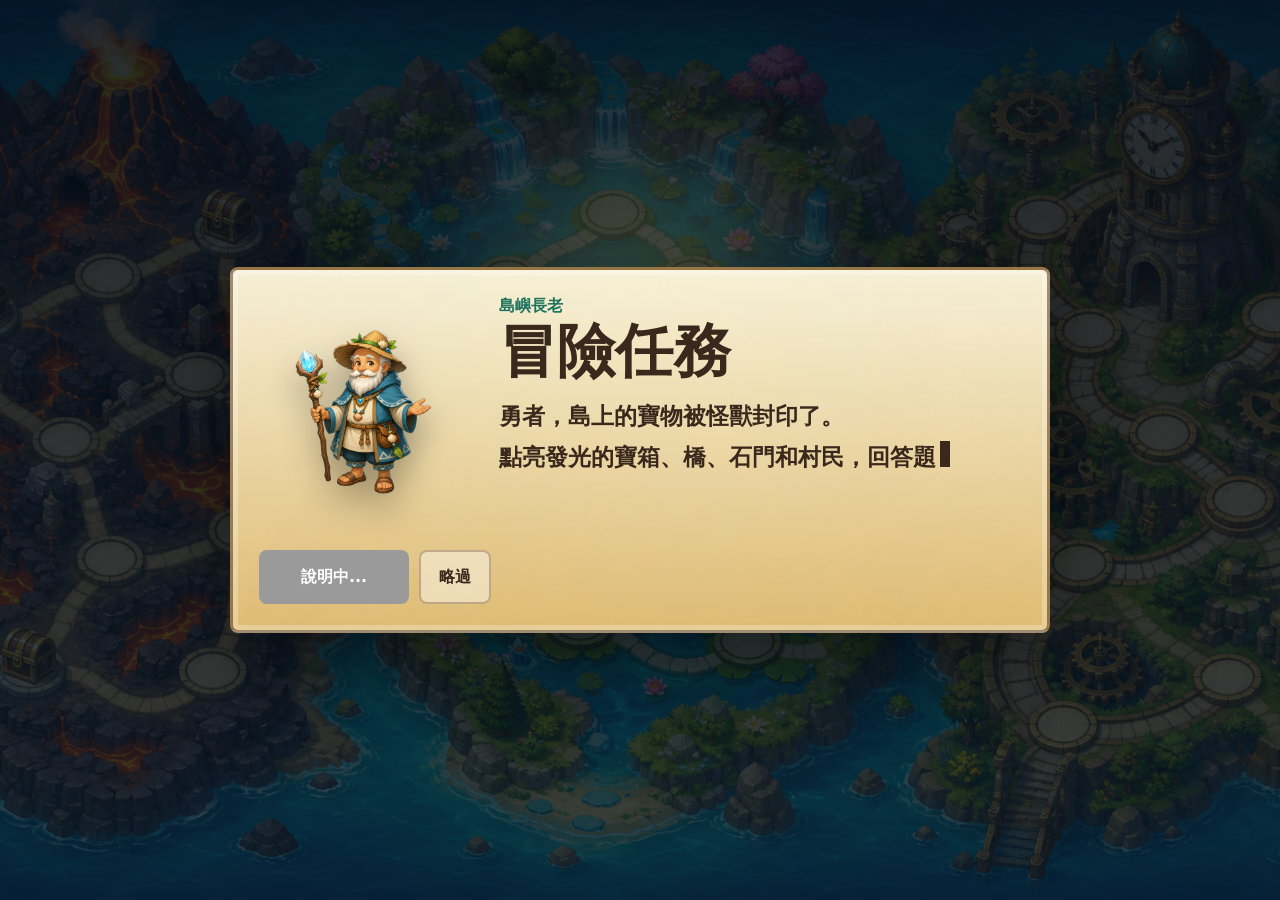
==== commit f614615b: "v2 v2" ====
--- a/index.html
+++ b/index.html
@@ -29,7 +29,7 @@
         <div class="brand">
           <h1>冒險島</h1>
         </div>
-        <button class="sound-toggle" id="soundToggle" type="button" aria-label="開啟音樂">🔇</button>
+        <button class="sound-toggle on" id="soundToggle" type="button" aria-label="關閉音樂">🔊</button>
         <div class="status-strip">
           <div><b id="currentIsland">乘除島</b><span>島嶼</span></div>
           <div><b id="answeredCount">0 / 8</b><span>答對題數</span></div>
--- a/styles.css
+++ b/styles.css
@@ -1295,11 +1295,14 @@
 .time-victory section {
   position: relative;
   z-index: 2;
-  width: min(440px, calc(100% - 36px));
-  padding: 20px 22px;
-  border-radius: 8px;
-  border: 3px solid rgba(255, 244, 174, .8);
-  background: linear-gradient(180deg, rgba(255, 248, 214, .96), rgba(232, 187, 88, .94));
+  width: min(680px, calc(100% - 36px));
+  aspect-ratio: 16 / 10;
+  display: grid;
+  align-content: center;
+  padding: clamp(70px, 10vw, 116px) clamp(82px, 13vw, 150px);
+  border: 0;
+  border-radius: 14px;
+  background: url("assets/generated/victory-scroll-book.png") center / 100% 100% no-repeat;
   color: #3b281c;
   text-align: center;
   box-shadow: 0 24px 58px rgba(5, 22, 37, .42);
@@ -1308,11 +1311,14 @@
 
 .time-victory h3 {
   margin: 0 0 8px;
-  font-size: clamp(2rem, 5vw, 3.2rem);
+  color: #422813;
+  font-size: clamp(2rem, 5vw, 3.5rem);
+  text-shadow: 0 2px 0 rgba(255, 244, 184, .74), 0 8px 18px rgba(94, 58, 18, .18);
 }
 
 .time-victory p {
   margin: 0;
+  color: #5b3517;
   font-weight: 900;
   font-size: clamp(1.1rem, 2.4vw, 1.45rem);
 }
@@ -1873,29 +1879,34 @@
 .clear-card {
   position: relative;
   overflow: hidden;
-  width: min(620px, 100%);
-  padding: 42px 28px 28px;
+  width: min(840px, 96vw);
+  aspect-ratio: 16 / 10;
+  min-height: 330px;
+  padding: clamp(88px, 12vw, 150px) clamp(96px, 16vw, 190px) clamp(64px, 8vw, 112px);
   text-align: center;
-  background:
-    radial-gradient(circle at 50% 22%, rgba(255, 235, 130, .82), transparent 28%),
-    linear-gradient(180deg, #fff8d7, #f0bd64 76%, #d88a3f);
+  border: 0;
+  border-radius: 14px;
+  background: url("assets/generated/victory-scroll-book.png") center / 100% 100% no-repeat;
+  box-shadow: 0 28px 70px rgba(8, 17, 25, .48);
 }
 
 .clear-card h2 {
   position: relative;
   z-index: 2;
-  margin: 42px 0 10px;
-  color: #3c2718;
-  font-size: clamp(2rem, 5vw, 3.4rem);
-  text-shadow: 0 3px 0 rgba(255, 255, 255, .55);
+  margin: 0 0 12px;
+  color: #422813;
+  font-size: clamp(2.15rem, 5vw, 4rem);
+  letter-spacing: .04em;
+  text-shadow: 0 2px 0 rgba(255, 244, 184, .74), 0 8px 18px rgba(94, 58, 18, .18);
 }
 
 .clear-card p {
   position: relative;
   z-index: 2;
-  margin: 0 0 24px;
-  color: #4c3018;
-  font-size: 1.2rem;
+  width: min(520px, 100%);
+  margin: 0 auto 22px;
+  color: #5b3517;
+  font-size: clamp(1.05rem, 2.3vw, 1.35rem);
   font-weight: 900;
   line-height: 1.6;
 }
@@ -1903,14 +1914,16 @@
 .clear-card .primary {
   position: relative;
   z-index: 2;
-  width: min(360px, 100%);
+  width: min(300px, 100%);
   margin: 0 auto;
+  border: 2px solid rgba(108, 55, 16, .42);
+  background: linear-gradient(180deg, #b75d2e, #823415);
+  box-shadow: 0 8px 0 rgba(83, 44, 18, .34), 0 18px 34px rgba(112, 61, 22, .24);
+  color: #fff7d8;
 }
 
 .fireworks {
-  position: absolute;
-  inset: 0;
-  pointer-events: none;
+  display: none;
 }
 
 .fireworks i {
@@ -1972,6 +1985,21 @@
   .status-strip,
   .islands,
   .answers { grid-template-columns: 1fr 1fr; }
+  .clear-card {
+    width: min(96vw, 620px);
+    min-height: 300px;
+    padding: 72px 58px 52px;
+  }
+  .clear-card h2 {
+    font-size: clamp(1.8rem, 9vw, 2.7rem);
+  }
+  .clear-card p {
+    font-size: 1rem;
+    line-height: 1.45;
+  }
+  .time-victory section {
+    padding: 60px 52px 46px;
+  }
   .elder-scene { grid-template-columns: 1fr; text-align: center; }
   .elder-scene img { max-height: 190px; }
   .battle-actions { grid-template-columns: 1fr; }
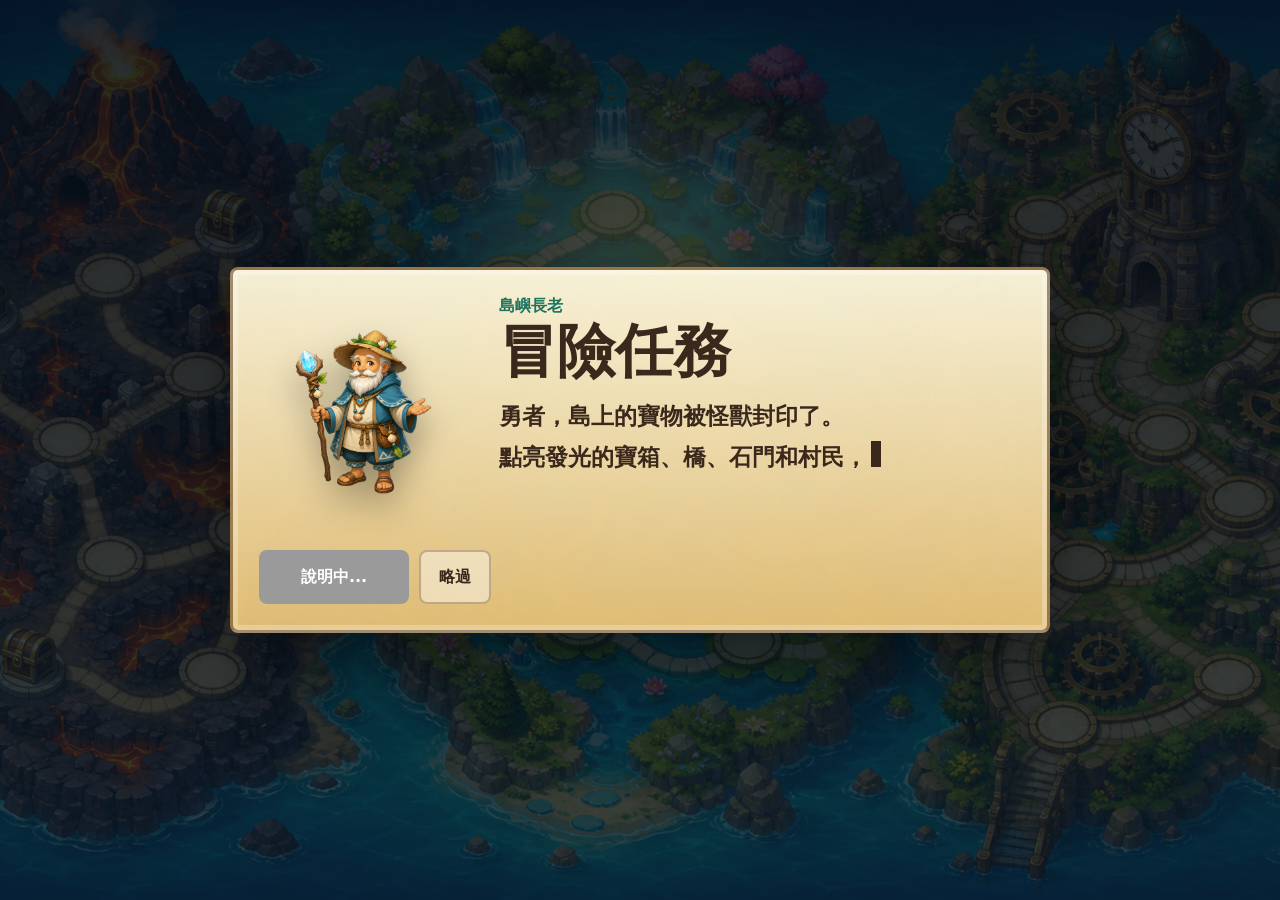
==== commit 7261ca80: "v3 v3" ====
--- a/index.html
+++ b/index.html
@@ -2,7 +2,7 @@
 <html lang="zh-Hant">
   <head>
     <meta charset="UTF-8" />
-    <meta name="viewport" content="width=device-width, initial-scale=1.0" />
+    <meta name="viewport" content="width=device-width, initial-scale=1.0, maximum-scale=1.0, user-scalable=no" />
     <title>數學冒險島</title>
     <link rel="stylesheet" href="styles.css" />
   </head>
--- a/styles.css
+++ b/styles.css
@@ -11,9 +11,20 @@
 
 * { box-sizing: border-box; }
 
+html.device-mobile,
+html.device-mobile body {
+  touch-action: manipulation;
+  overflow-x: hidden;
+}
+
 body {
   margin: 0;
   min-height: 100vh;
+  touch-action: manipulation;
+  overscroll-behavior: none;
+  -webkit-text-size-adjust: 100%;
+  -webkit-user-select: none;
+  user-select: none;
   color: var(--ink);
   background:
     linear-gradient(180deg, rgba(8, 20, 34, 0.78), rgba(14, 30, 43, 0.62)),
@@ -129,7 +140,7 @@
 
 .hud {
   display: grid;
-  grid-template-columns: 100px 52px minmax(420px, 760px);
+  grid-template-columns: 100px 52px minmax(420px, 760px) auto;
   gap: 14px;
   align-items: end;
   margin-bottom: 12px;
@@ -1003,6 +1014,12 @@
   word-break: break-word;
 }
 
+.device-mobile .question-card h2 {
+  font-size: clamp(1.35rem, 4.5vw, 2.15rem);
+  line-height: 1.45;
+  margin-top: 14px;
+}
+
 .answers {
   display: grid;
   grid-template-columns: repeat(2,minmax(0,1fr));
@@ -1107,6 +1124,7 @@
 
 .battle-scene {
   position: relative;
+  contain: layout paint size;
   overflow: hidden;
   height: min(74vh, 760px);
   min-height: 560px;
@@ -1116,6 +1134,35 @@
     linear-gradient(rgba(255,255,255,.04), rgba(15,25,37,.24)),
     url("assets/generated/math-islands-map.png") center / cover;
   touch-action: none;
+  user-select: none;
+  -webkit-user-select: none;
+  -webkit-tap-highlight-color: transparent;
+}
+
+.device-mobile .modal {
+  padding: 6px;
+}
+
+.device-mobile .boss-card {
+  position: relative;
+  height: calc(100dvh - 12px);
+  max-height: calc(100dvh - 12px);
+  overflow: hidden;
+}
+
+.device-mode-toggle {
+  min-height: 44px;
+  padding: 0 14px;
+  border: 2px solid rgba(255, 244, 190, .26);
+  border-radius: 8px;
+  background: rgba(26, 42, 54, .72);
+  color: #fff8df;
+  font-weight: 900;
+  box-shadow: 0 8px 18px rgba(0,0,0,.18);
+}
+
+.device-mobile .device-mode-toggle {
+  background: linear-gradient(180deg, #27636b, #173d48);
 }
 
 .battle-scene.whack-mode {
@@ -1123,6 +1170,18 @@
     linear-gradient(180deg, rgba(255,255,255,.04), rgba(11, 65, 88, .08)),
     url("assets/generated/decimal-whack-arena.png") center / cover;
   cursor: none;
+}
+
+.device-mobile .battle-scene {
+  height: 100%;
+  min-height: 0;
+  background-image:
+    linear-gradient(rgba(255,255,255,.04), rgba(15,25,37,.24)),
+    url("assets/generated/math-islands-map.png");
+}
+
+.device-mobile .battle-scene.whack-mode {
+  cursor: auto;
 }
 
 .battle-scene.time-boss-mode {
@@ -1137,10 +1196,22 @@
   z-index: 7;
 }
 
+.device-mobile .battle-scene.time-boss-mode .arena-player,
+.device-mobile .arena-player {
+  width: clamp(88px, 13vw, 132px);
+  height: clamp(88px, 13vw, 132px);
+}
+
 .battle-scene.time-boss-mode .arena-boss {
   width: clamp(126px, 14vw, 190px);
   height: clamp(126px, 14vw, 190px);
   z-index: 6;
+}
+
+.device-mobile .battle-scene.time-boss-mode .arena-boss,
+.device-mobile .arena-boss {
+  width: clamp(142px, 20vw, 220px);
+  height: clamp(142px, 20vw, 220px);
 }
 
 .battle-scene.time-boss-mode .arena-boss.aging img {
@@ -1542,7 +1613,8 @@
   border-radius: 999px;
   background: transparent;
   overflow: visible;
-  touch-action: manipulation;
+  touch-action: none;
+  -webkit-tap-highlight-color: transparent;
 }
 
 .hole-shadow {
@@ -1730,6 +1802,16 @@
   backdrop-filter: blur(8px);
 }
 
+.device-mobile .battle-bars {
+  left: 10px;
+  right: 10px;
+  top: 8px;
+  grid-template-columns: 46px minmax(0, 1fr) 74px minmax(0, 1fr);
+  gap: 6px;
+  padding: 7px 8px;
+  font-size: .84rem;
+}
+
 .battle-actions {
   display: grid;
   grid-template-columns: 1fr 160px;
@@ -1750,6 +1832,9 @@
 
 .move-pad button,
 .fire-button {
+  touch-action: none;
+  user-select: none;
+  -webkit-user-select: none;
   min-height: 58px;
   border: 2px solid rgba(111, 73, 32, .28);
   border-radius: 8px;
@@ -1762,6 +1847,98 @@
   font-size: 1.25rem;
 }
 
+.device-mobile .battle-actions {
+  position: absolute;
+  left: 12px;
+  right: 12px;
+  bottom: 10px;
+  z-index: 19;
+  grid-template-columns: auto minmax(220px, 1fr);
+  align-items: end;
+  gap: 10px;
+  margin: 0;
+  pointer-events: auto;
+}
+
+.device-mobile .move-pad {
+  grid-template-columns: repeat(3, 56px);
+  gap: 6px;
+  justify-content: start;
+}
+
+.device-mobile .move-pad button,
+.device-mobile .fire-button {
+  min-height: 54px;
+  font-size: 1.18rem;
+}
+
+.device-mobile .fire-button {
+  min-height: 68px;
+}
+
+.device-mobile .battle-actions.time-actions {
+  grid-template-columns: 1fr;
+}
+
+.device-mobile .battle-actions.time-actions .move-pad {
+  display: none;
+}
+
+.device-mobile .battle-actions.time-actions .fire-button {
+  min-height: 78px;
+  font-size: 1.28rem;
+}
+
+.device-mobile .boss-card #endBattle {
+  position: absolute;
+  left: 12px;
+  right: 12px;
+  bottom: 10px;
+  z-index: 20;
+  margin: 0;
+  min-height: 64px;
+}
+
+.device-mobile .battle-status,
+.device-mobile #battleStatus {
+  position: absolute;
+  left: 12px;
+  right: 12px;
+  bottom: 134px;
+  z-index: 18;
+  margin: 0;
+  padding: 8px 10px;
+  border-radius: 8px;
+  background: rgba(255, 246, 215, .92);
+  color: #3a2a1d;
+  font-size: .96rem;
+  font-weight: 900;
+  line-height: 1.35;
+  box-shadow: 0 8px 20px rgba(38, 24, 14, .18);
+}
+
+.device-mobile .boss-card.time-boss-layout #battleStatus {
+  bottom: 92px;
+}
+
+@media (max-width: 760px) {
+  .device-mobile .battle-actions:not(.time-actions) {
+    grid-template-columns: 1fr;
+  }
+
+  .device-mobile .battle-actions:not(.time-actions) .move-pad {
+    justify-content: center;
+  }
+
+  .device-mobile .battle-actions:not(.time-actions) .fire-button {
+    min-height: 58px;
+  }
+
+  .device-mobile .boss-card:not(.time-boss-layout) #battleStatus {
+    display: none;
+  }
+}
+
 .move-pad button:hover,
 .move-pad button:focus-visible,
 .fire-button:hover,
@@ -1795,6 +1972,7 @@
   z-index: 3;
   transform: translate(-50%, -50%);
   filter: drop-shadow(0 18px 14px rgba(0,0,0,.42));
+  will-change: left, top, transform;
 }
 
 .arena-player {
@@ -1857,6 +2035,7 @@
   border-radius: 999px;
   transform: translate(-50%, -50%);
   pointer-events: none;
+  will-change: left, top, transform;
 }
 
 .projectile.player-shot {
@@ -1871,6 +2050,69 @@
   background:
     radial-gradient(circle, #fff1a1 0 18%, #ff7a25 22% 58%, #c92525 62%);
   box-shadow: 0 0 22px rgba(255, 86, 29, .88);
+}
+
+.device-mobile .whack-cursor {
+  display: none;
+}
+
+.device-mobile .whack-grid {
+  width: min(96%, 940px);
+  gap: clamp(16px, 3vw, 34px);
+}
+
+.device-mobile .whack-hole {
+  min-height: clamp(92px, 15vw, 138px);
+  touch-action: none;
+}
+
+.device-mobile .time-tower {
+  width: clamp(154px, 19vw, 248px);
+  height: clamp(176px, 22vw, 286px);
+}
+
+.low-power-battle .battle-scene {
+  background-size: cover;
+}
+
+.device-mobile .battle-scene.time-boss-mode {
+  background-image:
+    linear-gradient(180deg, rgba(8, 17, 43, .04), rgba(9, 21, 35, .2)),
+    url("assets/generated/time-boss-arena.png");
+}
+
+.device-mobile .projectile,
+.device-mobile .whack-fireball,
+.device-mobile .arena-fireworks,
+.device-mobile .time-pulse {
+  display: none;
+}
+
+.low-power-battle .battle-bars {
+  backdrop-filter: none;
+  background: rgba(20, 24, 32, .74);
+}
+
+.low-power-battle .arena-entity {
+  filter: drop-shadow(0 10px 8px rgba(0,0,0,.34));
+}
+
+.low-power-battle .projectile {
+  box-shadow: none;
+}
+
+.low-power-battle .arena-fireworks i {
+  animation-duration: 1.45s;
+}
+
+.low-power-battle .time-tower::before {
+  animation: none;
+  filter: none;
+}
+
+.low-power-battle .battle-scene.whack-damaged,
+.low-power-battle .battle-scene.whack-empty {
+  animation: none;
 }
 
 .hp i { background: linear-gradient(90deg,#d94c4c,#f0ba4b); }
@@ -2025,3 +2267,91 @@
   .fill-row { grid-template-columns: 1fr; }
   .number-pad { grid-template-columns: repeat(3,1fr); }
 }
+
+@media (min-width: 760px) {
+  .device-mobile .world {
+    position: relative;
+    display: block;
+  }
+
+  .device-mobile .map-wrap {
+    order: initial;
+    position: relative;
+  }
+
+  .device-mobile .islands {
+    position: absolute;
+    left: 14px;
+    top: 14px;
+    z-index: 7;
+    width: 72px;
+    display: grid;
+    grid-template-columns: 1fr;
+    gap: 8px;
+    margin: 0;
+  }
+
+  .device-mobile .power {
+    position: absolute;
+    right: 16px;
+    top: 16px;
+    z-index: 7;
+    width: clamp(190px, 20vw, 230px);
+    max-height: calc(100% - 32px);
+    margin: 0;
+    padding: 10px;
+    overflow: hidden;
+    background:
+      linear-gradient(180deg, rgba(255, 246, 215, .88), rgba(226, 187, 111, .8));
+    backdrop-filter: blur(2px);
+  }
+
+  .device-mobile .power h2 {
+    margin: 2px 0 8px;
+    font-size: clamp(1.2rem, 2vw, 1.55rem);
+  }
+
+  .device-mobile .power label {
+    margin: 7px 0 4px;
+    font-size: .82rem;
+  }
+
+  .device-mobile .ability-grid {
+    gap: 6px;
+    margin: 8px 0;
+  }
+
+  .device-mobile .ability-grid div {
+    min-height: 58px;
+    padding: 8px 6px;
+  }
+
+  .device-mobile .ability-grid b {
+    font-size: 1.35rem;
+  }
+
+  .device-mobile .inventory-panel {
+    min-height: 72px;
+    padding: 8px;
+  }
+
+  .device-mobile .inventory-icons {
+    gap: 6px;
+  }
+
+  .device-mobile .inventory-icons img {
+    width: 42px;
+    height: 42px;
+  }
+
+  .device-mobile #bossButton {
+    min-height: 54px;
+    margin: 8px 0 0;
+    font-size: .95rem;
+  }
+
+  .device-mobile .map-art {
+    height: calc(100dvh - 118px);
+    min-height: 560px;
+  }
+}
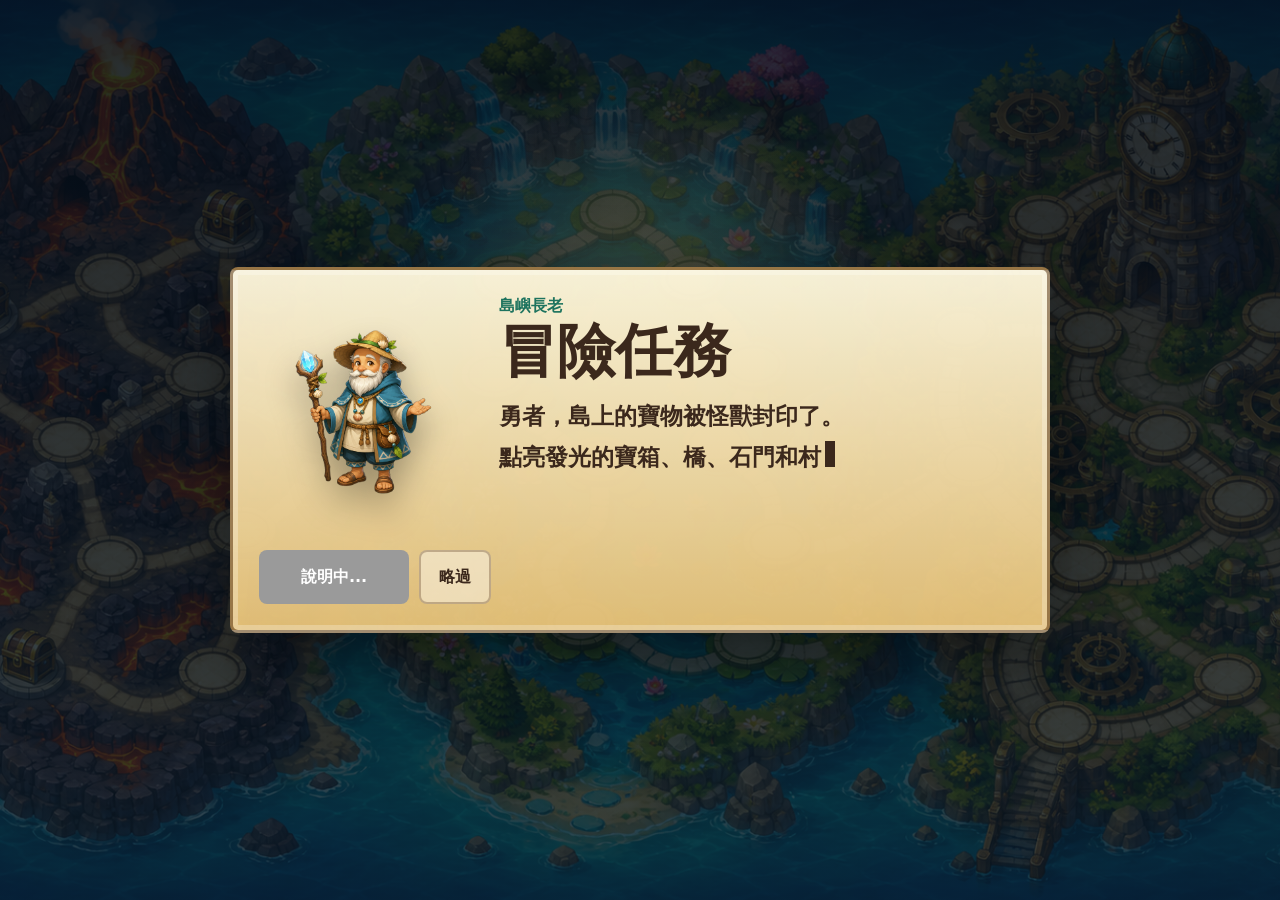
==== commit 76c01143: "v11 v11" ====
--- a/index.html
+++ b/index.html
@@ -2,7 +2,7 @@
 <html lang="zh-Hant">
   <head>
     <meta charset="UTF-8" />
-    <meta name="viewport" content="width=device-width, initial-scale=1.0, maximum-scale=1.0, user-scalable=no" />
+    <meta name="viewport" content="width=device-width, initial-scale=1.0, minimum-scale=1.0, maximum-scale=1.0, user-scalable=0, viewport-fit=cover" />
     <title>數學冒險島</title>
     <link rel="stylesheet" href="styles.css" />
   </head>
--- a/styles.css
+++ b/styles.css
@@ -11,10 +11,29 @@
 
 * { box-sizing: border-box; }
 
+html {
+  touch-action: manipulation;
+  overscroll-behavior: none;
+  -webkit-text-size-adjust: 100%;
+}
+
+html button,
+html canvas,
+html [role="button"],
+html input,
+html .intro-card,
+html .modal-card,
+html .battle-scene {
+  touch-action: manipulation;
+  -webkit-tap-highlight-color: transparent;
+}
+
 html.device-mobile,
 html.device-mobile body {
-  touch-action: manipulation;
+  touch-action: none;
   overflow-x: hidden;
+  overscroll-behavior: none;
+  -webkit-text-size-adjust: 100%;
 }
 
 body {
@@ -33,6 +52,16 @@
 
 button, input { font: inherit; }
 button { cursor: pointer; }
+
+.device-mobile button,
+.device-mobile input,
+.device-mobile .map-art,
+.device-mobile .battle-scene,
+.device-mobile .flight-controls,
+.device-mobile .battle-actions {
+  touch-action: none;
+  -webkit-tap-highlight-color: transparent;
+}
 
 .intro {
   position: fixed;
@@ -1139,6 +1168,29 @@
   -webkit-tap-highlight-color: transparent;
 }
 
+.battle-scene.mobile-canvas-mode {
+  background: #132b3a;
+}
+
+.battle-scene.mobile-canvas-mode .arena-entity,
+.battle-scene.mobile-canvas-mode .arena-hint,
+.battle-scene.mobile-canvas-mode .time-tower-layer,
+.battle-scene.mobile-canvas-mode .whack-grid,
+.battle-scene.mobile-canvas-mode .whack-cursor {
+  display: none !important;
+}
+
+.mobile-boss-canvas {
+  position: absolute;
+  inset: 0;
+  z-index: 4;
+  width: 100%;
+  height: 100%;
+  display: block;
+  touch-action: none;
+  -webkit-tap-highlight-color: transparent;
+}
+
 .device-mobile .modal {
   padding: 6px;
 }
@@ -1177,10 +1229,13 @@
   min-height: 0;
   background-image:
     linear-gradient(rgba(255,255,255,.04), rgba(15,25,37,.24)),
-    url("assets/generated/math-islands-map.png");
+    url("assets/generated/math-islands-map-mobile.jpg");
 }
 
 .device-mobile .battle-scene.whack-mode {
+  background-image:
+    linear-gradient(180deg, rgba(255,255,255,.04), rgba(11, 65, 88, .08)),
+    url("assets/generated/decimal-whack-arena-mobile.jpg");
   cursor: auto;
 }
 
@@ -1729,7 +1784,7 @@
   background:
     radial-gradient(circle, #fff3a1 0 18%, #ff8a2a 24% 58%, #ce2525 64%);
   box-shadow: 0 0 24px rgba(255, 90, 30, .88);
-  animation: whackFireball .52s ease-in forwards;
+  animation: whackFireball .82s ease-in forwards;
   pointer-events: none;
 }
 
@@ -1830,6 +1885,10 @@
   justify-content: center;
 }
 
+.device-desktop .battle-actions {
+  display: none !important;
+}
+
 .move-pad button,
 .fire-button {
   touch-action: none;
@@ -1877,11 +1936,7 @@
 }
 
 .device-mobile .battle-actions.time-actions {
-  grid-template-columns: 1fr;
-}
-
-.device-mobile .battle-actions.time-actions .move-pad {
-  display: none;
+  grid-template-columns: auto minmax(190px, 1fr);
 }
 
 .device-mobile .battle-actions.time-actions .fire-button {
@@ -1918,7 +1973,7 @@
 }
 
 .device-mobile .boss-card.time-boss-layout #battleStatus {
-  bottom: 92px;
+  bottom: 134px;
 }
 
 @media (max-width: 760px) {
@@ -2052,10 +2107,6 @@
   box-shadow: 0 0 22px rgba(255, 86, 29, .88);
 }
 
-.device-mobile .whack-cursor {
-  display: none;
-}
-
 .device-mobile .whack-grid {
   width: min(96%, 940px);
   gap: clamp(16px, 3vw, 34px);
@@ -2078,14 +2129,17 @@
 .device-mobile .battle-scene.time-boss-mode {
   background-image:
     linear-gradient(180deg, rgba(8, 17, 43, .04), rgba(9, 21, 35, .2)),
-    url("assets/generated/time-boss-arena.png");
-}
-
-.device-mobile .projectile,
-.device-mobile .whack-fireball,
-.device-mobile .arena-fireworks,
-.device-mobile .time-pulse {
-  display: none;
+    url("assets/generated/time-boss-arena-mobile.jpg");
+}
+
+.device-mobile .projectile {
+  width: 30px;
+  height: 30px;
+}
+
+.device-mobile .projectile.boss-shot {
+  width: 36px;
+  height: 36px;
 }
 
 .low-power-battle .battle-bars {
@@ -2269,6 +2323,57 @@
 }
 
 @media (min-width: 760px) {
+  .device-mobile .game {
+    width: 100%;
+    padding: 8px 10px 10px;
+  }
+
+  .device-mobile .hud {
+    display: grid;
+    grid-template-columns: max-content 44px minmax(0, 1fr) minmax(112px, 150px);
+    gap: 8px;
+    align-items: center;
+    margin-bottom: 6px;
+  }
+
+  .device-mobile .brand h1 {
+    font-size: 1.22rem;
+    white-space: nowrap;
+  }
+
+  .device-mobile .sound-toggle {
+    width: 44px;
+    height: 44px;
+    font-size: 1.12rem;
+  }
+
+  .device-mobile .status-strip {
+    grid-template-columns: repeat(4, minmax(0, 1fr));
+    gap: 6px;
+    min-width: 0;
+  }
+
+  .device-mobile .status-strip div {
+    min-height: 48px;
+    padding: 6px 9px;
+  }
+
+  .device-mobile .status-strip b {
+    font-size: 1rem;
+    line-height: 1.05;
+  }
+
+  .device-mobile .status-strip span {
+    font-size: .72rem;
+  }
+
+  .device-mobile .device-mode-toggle {
+    min-height: 46px;
+    width: 100%;
+    padding: 0 10px;
+    font-size: .95rem;
+  }
+
   .device-mobile .world {
     position: relative;
     display: block;
@@ -2351,7 +2456,7 @@
   }
 
   .device-mobile .map-art {
-    height: calc(100dvh - 118px);
-    min-height: 560px;
-  }
-}
+    height: calc(100dvh - 74px);
+    min-height: 0;
+  }
+}
